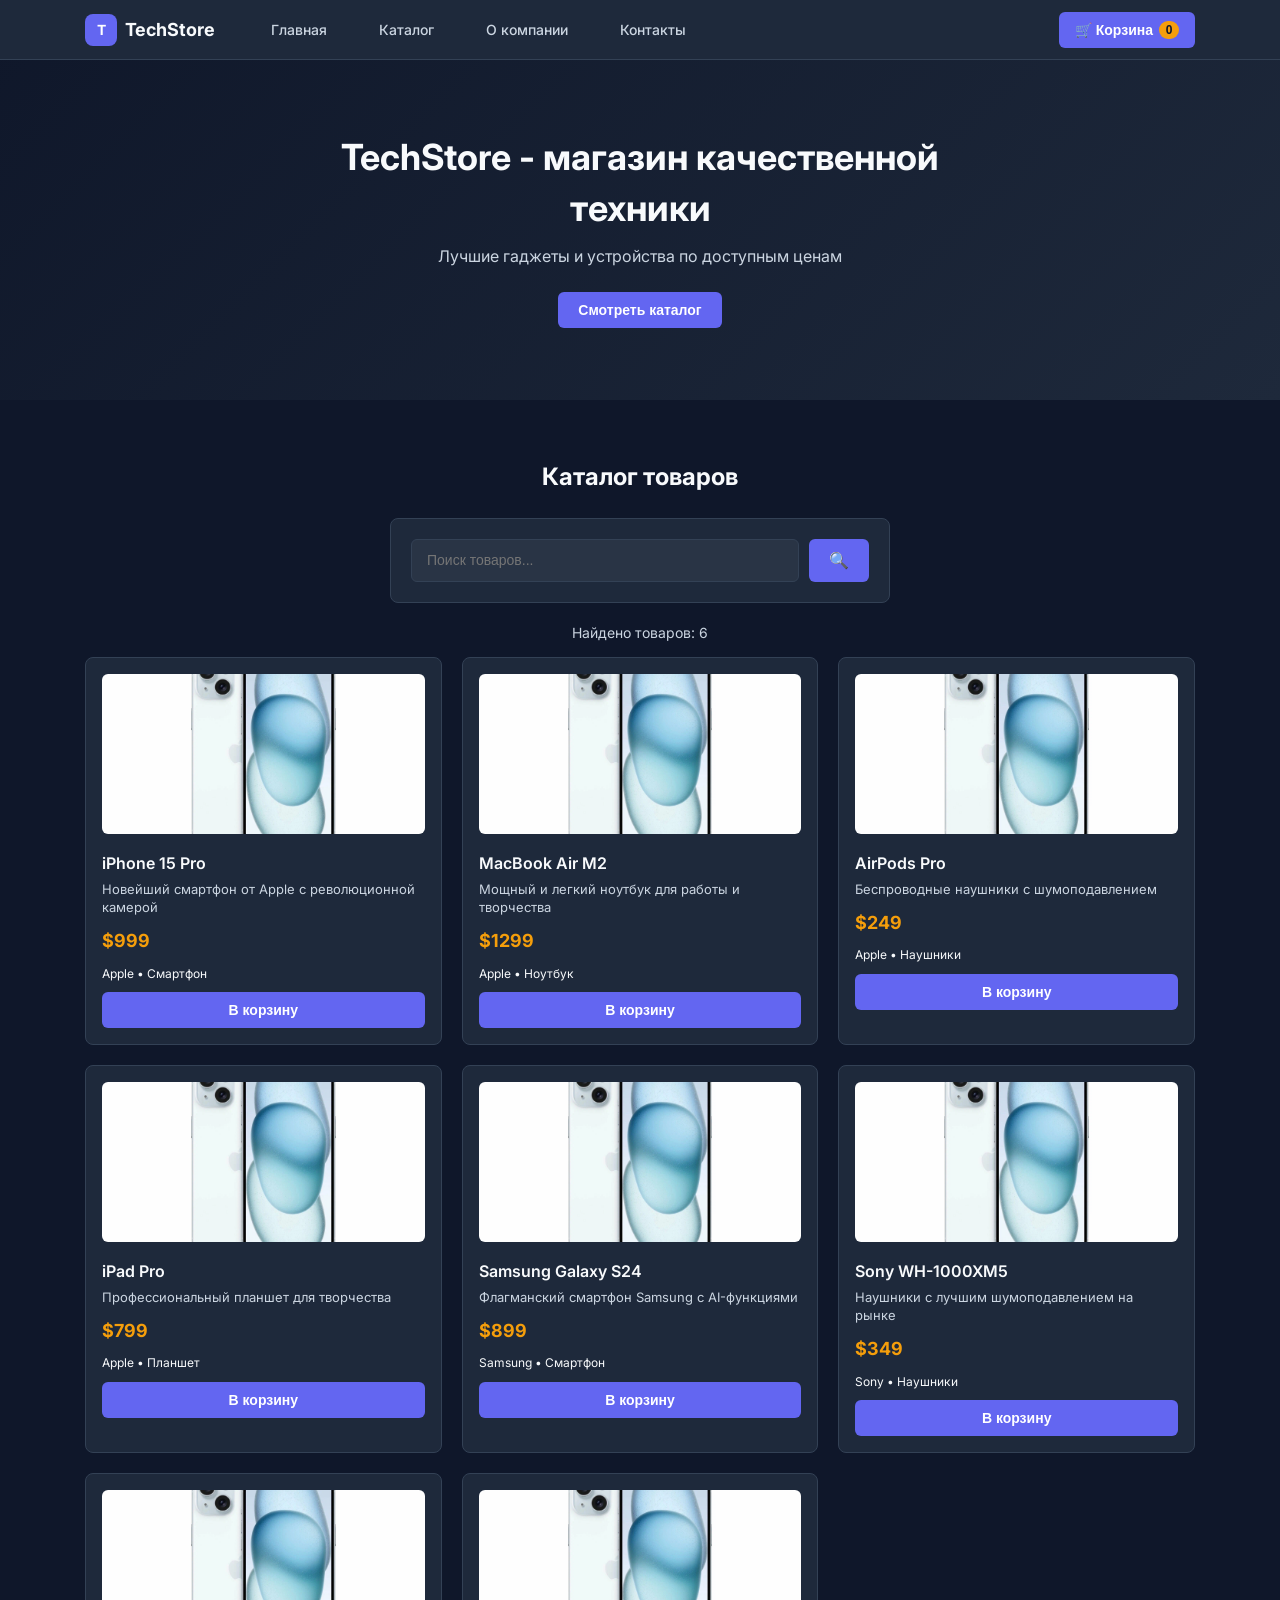
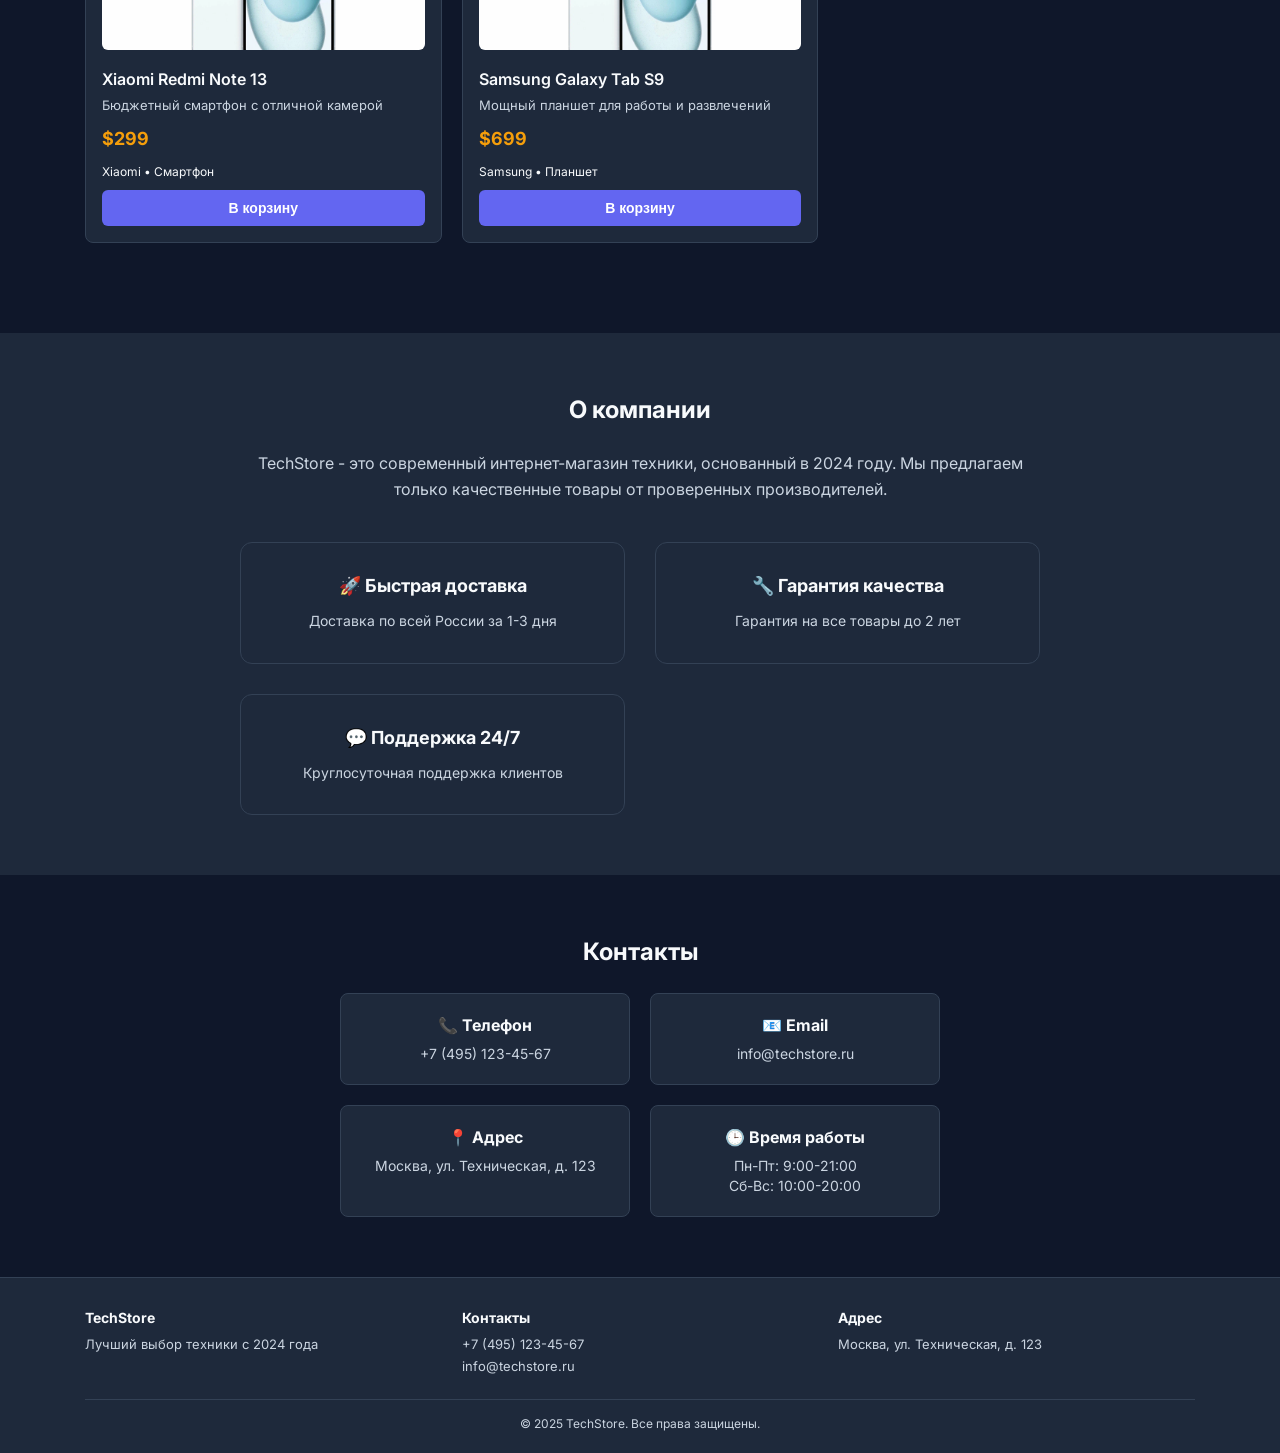
==== index.html @ c9a424b8 "Add files via upload" ====
<!DOCTYPE html>
<html lang="ru">
<head>
    <meta charset="UTF-8">
    <meta name="viewport" content="width=device-width, initial-scale=1.0">
    <title>TechStore - Интернет-магазин техники</title>
    <meta name="description" content="Лучший выбор техники по доступным ценам">
    <link rel="stylesheet" href="css/style.css">
    <link rel="stylesheet" href="css/responsive.css">
    <link href="https://fonts.googleapis.com/css2?family=Inter:wght@400;500;600;700&display=swap" rel="stylesheet">
</head>
<body>
    <header class="header" role="banner">
        <div class="container">
            <div class="header-content">
                <div class="logo">
                    <div class="logo-icon">T</div>
                    <h1><a href="index.html" style="color: inherit; text-decoration: none;">TechStore</a></h1>
                </div>
                <nav class="nav" aria-label="Основная навигация">
                    <ul class="nav-list">
                        <li><a href="index.html">Главная</a></li>
                        <li><a href="#catalog">Каталог</a></li>
                        <li><a href="#about">О компании</a></li>
                        <li><a href="#contacts">Контакты</a></li>
                    </ul>
                </nav>
                <button class="cart-btn" id="cartToggle">
                    🛒 Корзина <span class="cart-count">0</span>
                </button>
            </div>
        </div>
    </header>

    <main class="main" role="main">
        <section class="hero" id="main">
            <div class="container">
                <div class="hero-content">
                    <h1 class="hero-title">TechStore - магазин качественной техники</h1>
                    <p class="hero-subtitle">Лучшие гаджеты и устройства по доступным ценам</p>
                    <button class="btn btn-primary" onclick="scrollToSection('catalog')">Смотреть каталог</button>
                </div>
            </div>
        </section>

        <!-- В секции catalog заменяем filters-panel на простой поиск -->
<section class="catalog" id="catalog">
    <div class="container">
        <h2 class="section-title">Каталог товаров</h2>
        
        <!-- Простой поиск -->
        <div class="search-container">
            <div class="search-box">
                <input type="text" id="searchInput" placeholder="Поиск товаров..." class="search-input">
                <button class="search-btn" onclick="performSearch()">🔍</button>
                <button class="search-clear" onclick="clearSearch()" style="display: none;">✕</button>
            </div>
        </div>
        
        <div class="search-stats" id="searchStats">
            Найдено товаров: <span id="productsCount">6</span>
        </div>
        
        <div class="products-grid" id="productsContainer">
            <!-- Товары будут здесь -->
        </div>
    </div>
</section>

        <section class="about" id="about">
            <div class="container">
                <h2 class="section-title">О компании</h2>
                <div class="about-content">
                    <p>TechStore - это современный интернет-магазин техники, основанный в 2024 году. Мы предлагаем только качественные товары от проверенных производителей.</p>
                    <div class="features">
                        <div class="feature">
                            <h3>🚀 Быстрая доставка</h3>
                            <p>Доставка по всей России за 1-3 дня</p>
                        </div>
                        <div class="feature">
                            <h3>🔧 Гарантия качества</h3>
                            <p>Гарантия на все товары до 2 лет</p>
                        </div>
                        <div class="feature">
                            <h3>💬 Поддержка 24/7</h3>
                            <p>Круглосуточная поддержка клиентов</p>
                        </div>
                    </div>
                </div>
            </div>
        </section>

        <section class="contacts" id="contacts">
            <div class="container">
                <h2 class="section-title">Контакты</h2>
                <div class="contacts-content">
                    <div class="contact-info">
                        <div class="contact-item">
                            <h3>📞 Телефон</h3>
                            <p>+7 (495) 123-45-67</p>
                        </div>
                        <div class="contact-item">
                            <h3>📧 Email</h3>
                            <p>info@techstore.ru</p>
                        </div>
                        <div class="contact-item">
                            <h3>📍 Адрес</h3>
                            <p>Москва, ул. Техническая, д. 123</p>
                        </div>
                        <div class="contact-item">
                            <h3>🕒 Время работы</h3>
                            <p>Пн-Пт: 9:00-21:00<br>Сб-Вс: 10:00-20:00</p>
                        </div>
                    </div>
                </div>
            </div>
        </section>

        <section class="cart-sidebar" id="cartSidebar">
            <div class="cart-header">
                <h3>Корзина покупок</h3>
                <button class="close-cart" id="closeCart">×</button>
            </div>
            <div class="cart-content">
                <div id="cartItems" class="cart-items">
                    <!-- Товары в корзине -->
                </div>
                <div class="cart-total">
                    <strong>Итого: $<span id="totalAmount">0</span></strong>
                </div>
                <button class="btn btn-order" id="checkoutBtn">Оформить заказ</button>
            </div>
        </section>

        <section class="order-form" id="orderFormSection" style="display: none;">
            <div class="container">
                <h2 class="section-title">Оформление заказа</h2>
                <form class="form" id="orderForm">
                    <div class="form-group">
                        <label for="name">ФИО *</label>
                        <input type="text" id="name" name="name" placeholder="Иванов Иван Иванович" required>
                    </div>
                    <div class="form-group">
                        <label for="email">Email *</label>
                        <input type="email" id="email" name="email" placeholder="ivanov@example.com" required>
                    </div>
                    <div class="form-group">
                        <label for="phone">Телефон</label>
                        <input type="tel" id="phone" name="phone" placeholder="+7 (999) 999-99-99">
                    </div>
                    <div class="form-group">
                        <label for="address">Адрес доставки</label>
                        <textarea id="address" name="address" placeholder="Введите адрес доставки"></textarea>
                    </div>
                    <div class="form-actions">
                        <button type="submit" class="btn btn-primary">Подтвердить заказ</button>
                        <button type="button" class="btn btn-secondary" onclick="hideOrderForm()">Отмена</button>
                    </div>
                </form>
            </div>
        </section>
    </main>

    <footer class="footer" role="contentinfo">
        <div class="container">
            <div class="footer-content">
                <div class="footer-section">
                    <h3>TechStore</h3>
                    <p>Лучший выбор техники с 2024 года</p>
                </div>
                <div class="footer-section">
                    <h4>Контакты</h4>
                    <p>+7 (495) 123-45-67</p>
                    <p>info@techstore.ru</p>
                </div>
                <div class="footer-section">
                    <h4>Адрес</h4>
                    <p>Москва, ул. Техническая, д. 123</p>
                </div>
            </div>
            <div class="footer-bottom">
                <p>&copy; 2025 TechStore. Все права защищены.</p>
            </div>
        </div>
    </footer>

    <div class="overlay" id="overlay"></div>

    <script src="js/main.js"></script>
    <script src="js/cart.js"></script>
    <script src="js/validation.js"></script>
</body>
</html>
---- css/style.css ----
/* Современный CSS Reset */
:root {
    /* Цвета */
    --primary: #6366f1;
    --primary-dark: #4f46e5;
    --accent: #f59e0b;
    --bg-primary: #0f172a;
    --bg-secondary: #1e293b;
    --bg-card: #1e293b;
    --text-primary: #f8fafc;
    --text-secondary: #cbd5e1;
    --border: #334155;
    --shadow: 0 4px 12px rgba(0, 0, 0, 0.3);
}

* {
    margin: 0;
    padding: 0;
    box-sizing: border-box;
}

body {
    font-family: 'Inter', sans-serif;
    background: var(--bg-primary);
    color: var(--text-primary);
    line-height: 1.4;
}

/* Контейнер */
.container {
    max-width: 1200px;
    margin: 0 auto;
    padding: 0 15px;
}

/* Хедер - центрированный */
.header {
    background: var(--bg-secondary);
    border-bottom: 1px solid var(--border);
    position: fixed;
    top: 0;
    left: 0;
    right: 0;
    z-index: 1000;
    padding: 12px 0;
    height: 60px;
}

.header-content {
    display: grid;
    grid-template-columns: auto 1fr auto;
    align-items: center;
    gap: 40px;
    height: 36px;
}

.logo {
    display: flex;
    align-items: center;
    gap: 8px;
    height: 100%;
}

.logo-icon {
    width: 32px;
    height: 32px;
    background: var(--primary);
    border-radius: 8px;
    display: flex;
    align-items: center;
    justify-content: center;
    font-weight: 700;
    color: white;
    font-size: 14px;
}

.logo h1 {
    font-size: 18px;
    font-weight: 700;
    color: var(--text-primary);
}

/* Навигация - по центру вертикально */
.nav {
    height: 100%;
    display: flex;
    align-items: center;
}

.nav-list {
    display: flex;
    list-style: none;
    gap: 20px;
    align-items: center;
    justify-content: center;
    height: 100%;
    margin: 0;
    padding: 0;
}

.nav-list li {
    height: 100%;
    display: flex;
    align-items: center;
}

.nav-list a {
    text-decoration: none;
    color: var(--text-secondary);
    font-size: 14px;
    font-weight: 500;
    padding: 8px 16px;
    border-radius: 6px;
    transition: all 0.2s;
    white-space: nowrap;
    display: flex;
    align-items: center;
    height: 100%;
    line-height: 1;
}

.nav-list a:hover,
.nav-list a.active {
    color: var(--text-primary);
    background: rgba(255, 255, 255, 0.05);
}

.nav-list a.active {
    color: var(--primary);
}

/* Кнопка корзины - по центру вертикально */
.cart-btn {
    background: var(--primary);
    color: white;
    border: none;
    padding: 8px 16px;
    border-radius: 6px;
    font-size: 14px;
    font-weight: 600;
    cursor: pointer;
    display: flex;
    align-items: center;
    gap: 6px;
    transition: all 0.2s;
    height: 36px;
    line-height: 1;
}

.cart-btn:hover {
    background: var(--primary-dark);
    transform: translateY(-1px);
}

.cart-count {
    background: var(--accent);
    color: var(--bg-primary);
    border-radius: 10px;
    padding: 2px 6px;
    font-size: 12px;
    font-weight: 700;
    min-width: 20px;
    height: 18px;
    display: flex;
    align-items: center;
    justify-content: center;
    line-height: 1;
}

/* Герой секция - компактная */
.hero {
    min-height: 400px;
    display: flex;
    align-items: center;
    padding: 100px 0 40px;
    background: linear-gradient(135deg, var(--bg-primary) 0%, var(--bg-secondary) 100%);
}

.hero-content {
    text-align: center;
    max-width: 600px;
    margin: 0 auto;
}

.hero-title {
    font-size: 36px;
    font-weight: 700;
    margin-bottom: 12px;
    color: var(--text-primary);
}

.hero-subtitle {
    font-size: 16px;
    color: var(--text-secondary);
    margin-bottom: 24px;
}

/* Кнопки */
.btn {
    padding: 10px 20px;
    border: none;
    border-radius: 6px;
    font-size: 14px;
    font-weight: 600;
    cursor: pointer;
    text-decoration: none;
    display: inline-flex;
    align-items: center;
    gap: 6px;
    transition: all 0.2s;
}

.btn-primary {
    background: var(--primary);
    color: white;
}

.btn-primary:hover {
    background: var(--primary-dark);
    transform: translateY(-1px);
}

.btn-secondary {
    background: rgba(255, 255, 255, 0.1);
    color: var(--text-primary);
    border: 1px solid var(--border);
}

.btn-secondary:hover {
    background: rgba(255, 255, 255, 0.15);
}

.btn-order {
    background: var(--accent);
    color: var(--bg-primary);
    font-weight: 700;
}

.btn-order:hover {
    background: #e58e0b;
}

/* Каталог */
.catalog {
    padding: 60px 0;
}

.section-title {
    text-align: center;
    font-size: 24px;
    font-weight: 700;
    margin-bottom: 24px;
    color: var(--text-primary);
}

/* Сетка товаров */
.products-grid {
    display: grid;
    grid-template-columns: repeat(auto-fit, minmax(280px, 1fr));
    gap: 20px;
    margin-bottom: 30px;
}

/* Карточки товаров */
.product-card {
    background: var(--bg-card);
    border: 1px solid var(--border);
    border-radius: 8px;
    padding: 16px;
    transition: all 0.2s;
}

.product-card:hover {
    transform: translateY(-2px);
    box-shadow: var(--shadow);
    border-color: var(--primary);
}

.product-card img {
    width: 100%;
    height: 160px;
    object-fit: cover;
    border-radius: 6px;
    margin-bottom: 12px;
}

.product-card h3 {
    font-size: 16px;
    font-weight: 600;
    margin-bottom: 6px;
    color: var(--text-primary);
}

.product-card .description {
    font-size: 13px;
    color: var(--text-secondary);
    margin-bottom: 12px;
    line-height: 1.4;
}

.product-card .price {
    font-size: 18px;
    font-weight: 700;
    color: var(--accent);
    margin-bottom: 12px;
}

.product-card .btn {
    width: 100%;
    justify-content: center;
}

/* Секция "О компании" */
.about {
    padding: 60px 0;
    background: var(--bg-secondary);
}

.about-content {
    max-width: 800px;
    margin: 0 auto;
    text-align: center;
}

.about-content p {
    font-size: 16px;
    color: var(--text-secondary);
    margin-bottom: 40px;
    line-height: 1.6;
}

.features {
    display: grid;
    grid-template-columns: repeat(auto-fit, minmax(250px, 1fr));
    gap: 30px;
    margin-top: 40px;
}

.feature {
    background: var(--bg-card);
    padding: 30px 20px;
    border-radius: 12px;
    border: 1px solid var(--border);
    transition: all 0.3s ease;
}

.feature:hover {
    transform: translateY(-5px);
    box-shadow: var(--shadow);
}

.feature h3 {
    font-size: 18px;
    margin-bottom: 12px;
    color: var(--text-primary);
}

.feature p {
    font-size: 14px;
    color: var(--text-secondary);
    margin: 0;
}

/* Секция "Контакты" */
.contacts {
    padding: 60px 0;
    background: var(--bg-primary);
}

.contacts-content {
    max-width: 600px;
    margin: 0 auto;
}

.contact-info {
    display: grid;
    grid-template-columns: repeat(auto-fit, minmax(250px, 1fr));
    gap: 20px;
}

.contact-item {
    background: var(--bg-card);
    padding: 20px;
    border-radius: 8px;
    border: 1px solid var(--border);
    text-align: center;
}

.contact-item h3 {
    font-size: 16px;
    margin-bottom: 8px;
    color: var(--text-primary);
}

.contact-item p {
    font-size: 14px;
    color: var(--text-secondary);
    margin: 0;
}

/* Боковая панель корзины */
.cart-sidebar {
    position: fixed;
    top: 0;
    right: -400px;
    width: 400px;
    height: 100vh;
    background: var(--bg-secondary);
    border-left: 1px solid var(--border);
    z-index: 1001;
    transition: right 0.3s;
    display: flex;
    flex-direction: column;
}

.cart-sidebar.active {
    right: 0;
}

.cart-header {
    display: flex;
    justify-content: space-between;
    align-items: center;
    padding: 16px;
    border-bottom: 1px solid var(--border);
}

.cart-header h3 {
    font-size: 18px;
    font-weight: 600;
}

.close-cart {
    background: none;
    border: none;
    font-size: 20px;
    cursor: pointer;
    color: var(--text-secondary);
    width: 30px;
    height: 30px;
    border-radius: 50%;
    display: flex;
    align-items: center;
    justify-content: center;
}

.close-cart:hover {
    background: rgba(255, 255, 255, 0.1);
}

.cart-content {
    flex: 1;
    padding: 16px;
    display: flex;
    flex-direction: column;
}

.cart-items {
    flex: 1;
    overflow-y: auto;
}

.cart-item {
    display: flex;
    justify-content: space-between;
    align-items: center;
    padding: 12px 0;
    border-bottom: 1px solid var(--border);
}

.item-info strong {
    display: block;
    font-size: 14px;
    margin-bottom: 2px;
}

.item-info div {
    font-size: 14px;
    color: var(--accent);
    font-weight: 600;
}

.cart-total {
    padding: 16px 0;
    border-top: 1px solid var(--border);
    font-size: 16px;
    font-weight: 600;
    display: flex;
    justify-content: space-between;
}

/* Формы */
.form {
    max-width: 400px;
    margin: 0 auto;
    background: var(--bg-card);
    padding: 20px;
    border-radius: 8px;
    border: 1px solid var(--border);
}

.form-group {
    margin-bottom: 16px;
}

.form-group label {
    display: block;
    font-size: 14px;
    font-weight: 500;
    margin-bottom: 4px;
    color: var(--text-primary);
}

.form-group input,
.form-group textarea {
    width: 100%;
    padding: 8px 12px;
    background: rgba(255, 255, 255, 0.05);
    border: 1px solid var(--border);
    border-radius: 4px;
    font-size: 14px;
    color: var(--text-primary);
}

.form-group input:focus,
.form-group textarea:focus {
    outline: none;
    border-color: var(--primary);
}

.form-actions {
    display: flex;
    gap: 10px;
    justify-content: flex-end;
}

.order-form {
    padding: 60px 0;
    background: var(--bg-secondary);
}

/* Футер */
.footer {
    background: var(--bg-secondary);
    border-top: 1px solid var(--border);
    padding: 30px 0 20px;
}

.footer-content {
    display: grid;
    grid-template-columns: repeat(auto-fit, minmax(200px, 1fr));
    gap: 20px;
    margin-bottom: 20px;
}

.footer-section h3,
.footer-section h4 {
    font-size: 14px;
    margin-bottom: 8px;
    color: var(--text-primary);
}

.footer-section p {
    font-size: 13px;
    color: var(--text-secondary);
    margin-bottom: 4px;
}

.footer-bottom {
    text-align: center;
    padding-top: 16px;
    border-top: 1px solid var(--border);
    font-size: 12px;
    color: var(--text-secondary);
}

/* Оверлей */
.overlay {
    position: fixed;
    top: 0;
    left: 0;
    width: 100%;
    height: 100%;
    background: rgba(0, 0, 0, 0.5);
    z-index: 1000;
    display: none;
}

.overlay.active {
    display: block;
}

/* Плавная прокрутка */
html {
    scroll-behavior: smooth;
}

/* Утилиты */
.text-center {
    text-align: center;
}

.mb-16 {
    margin-bottom: 16px;
}

.mb-20 {
    margin-bottom: 20px;
}

/* Контейнер поиска */
.search-container {
    background: var(--bg-card);
    padding: 20px;
    border-radius: 8px;
    border: 1px solid var(--border);
    margin-bottom: 20px;
    max-width: 500px;
    margin-left: auto;
    margin-right: auto;
}

.search-box {
    display: flex;
    gap: 10px;
    position: relative;
}

.search-input {
    flex: 1;
    padding: 12px 15px;
    background: rgba(255, 255, 255, 0.05);
    border: 1px solid var(--border);
    border-radius: 6px;
    color: var(--text-primary);
    font-size: 14px;
    transition: all 0.2s;
}

.search-input:focus {
    outline: none;
    border-color: var(--primary);
    box-shadow: 0 0 0 2px rgba(99, 102, 241, 0.1);
}

.search-btn {
    background: var(--primary);
    border: none;
    border-radius: 6px;
    padding: 12px 20px;
    cursor: pointer;
    color: white;
    transition: all 0.2s;
    font-size: 16px;
}

.search-btn:hover {
    background: var(--primary-dark);
    transform: translateY(-1px);
}

.search-clear {
    position: absolute;
    right: 70px;
    top: 50%;
    transform: translateY(-50%);
    background: none;
    border: none;
    color: var(--text-secondary);
    cursor: pointer;
    padding: 5px;
    font-size: 16px;
}

.search-clear:hover {
    color: var(--text-primary);
}

.search-stats {
    font-size: 14px;
    color: var(--text-secondary);
    margin-bottom: 15px;
    text-align: center;
}

/* Сообщение "нет результатов" */
.no-results {
    grid-column: 1 / -1;
    text-align: center;
    padding: 40px;
    color: var(--text-secondary);
}

.no-results h3 {
    margin-bottom: 10px;
    color: var(--text-secondary);
}

.no-results p {
    color: var(--text-muted);
    margin-bottom: 20px;
}

/* Подсветка найденного текста */
.highlight {
    background-color: rgba(245, 158, 11, 0.2);
    padding: 2px 4px;
    border-radius: 3px;
}

/* Адаптивность */
@media (max-width: 768px) {
    .search-container {
        padding: 15px;
        margin: 0 10px 20px 10px;
    }
    
    .search-input {
        padding: 10px 12px;
    }
    
    .search-btn {
        padding: 10px 15px;
    }
}

@media (max-width: 480px) {
    .search-container {
        padding: 12px;
    }
    
    .search-box {
        gap: 8px;
    }
    
    .search-clear {
        right: 60px;
    }
}
---- css/responsive.css ----
/* Адаптивность для мобильных */
@media (max-width: 768px) {
    .container {
        padding: 0 10px;
    }
    
    /* Хедер */
    .header {
        height: auto;
        padding: 8px 0;
    }
    
    .header-content {
        grid-template-columns: 1fr;
        gap: 8px;
        height: auto;
        text-align: center;
    }
    
    .logo {
        justify-content: center;
        order: 1;
    }
    
    .nav {
        order: 3;
        width: 100%;
        height: auto;
        margin-top: 8px;
    }
    
    .nav-list {
        flex-wrap: wrap;
        gap: 4px;
        height: auto;
        justify-content: center;
    }
    
    .nav-list li {
        height: auto;
    }
    
    .nav-list a {
        height: auto;
        padding: 6px 10px;
        font-size: 12px;
    }
    
    .cart-btn {
        order: 2;
        justify-self: center;
        height: 32px;
        padding: 6px 12px;
        font-size: 13px;
        margin: 5px 0;
    }
    
    /* Герой */
    .hero {
        min-height: 300px;
        padding: 90px 0 30px;
    }
    
    .hero-title {
        font-size: 22px;
        margin-bottom: 8px;
        line-height: 1.2;
    }
    
    .hero-subtitle {
        font-size: 14px;
        margin-bottom: 16px;
        line-height: 1.4;
    }
    
    .section-title {
        font-size: 20px;
        margin-bottom: 16px;
    }
    
    /* Поиск */
    .search-container {
        padding: 12px;
        margin: 0 0 15px 0;
        max-width: none;
    }
    
    .search-box {
        gap: 6px;
    }
    
    .search-input {
        padding: 10px 12px;
        font-size: 14px;
    }
    
    .search-btn {
        padding: 10px 14px;
        font-size: 14px;
        min-width: 50px;
    }
    
    .search-clear {
        right: 55px;
        font-size: 14px;
    }
    
    /* Товары */
    .products-grid {
        grid-template-columns: 1fr;
        gap: 12px;
        margin-bottom: 20px;
    }
    
    .product-card {
        padding: 12px;
        margin: 0 2px;
    }
    
    .product-card img {
        height: 140px;
    }
    
    .product-card h3 {
        font-size: 15px;
    }
    
    .product-card .description {
        font-size: 12px;
    }
    
    .product-card .price {
        font-size: 16px;
    }
    
    /* О компании */
    .about {
        padding: 40px 0;
    }
    
    .about-content p {
        font-size: 14px;
        margin-bottom: 25px;
        text-align: left;
    }
    
    .features {
        grid-template-columns: 1fr;
        gap: 12px;
        margin-top: 25px;
    }
    
    .feature {
        padding: 15px;
        text-align: left;
    }
    
    .feature h3 {
        font-size: 15px;
    }
    
    .feature p {
        font-size: 13px;
    }
    
    /* Контакты */
    .contacts {
        padding: 40px 0;
    }
    
    .contact-info {
        grid-template-columns: 1fr;
        gap: 12px;
    }
    
    .contact-item {
        padding: 15px;
        text-align: left;
    }
    
    .contact-item h3 {
        font-size: 14px;
    }
    
    .contact-item p {
        font-size: 13px;
    }
    
    /* Корзина */
    .cart-sidebar {
        width: 100%;
        right: -100%;
    }
    
    .cart-header {
        padding: 12px;
    }
    
    .cart-content {
        padding: 12px;
    }
    
    .cart-item {
        padding: 10px 0;
        flex-direction: column;
        align-items: flex-start;
        gap: 8px;
    }
    
    /* Формы */
    .form-actions {
        flex-direction: column;
    }
    
    .btn {
        width: 100%;
        justify-content: center;
        padding: 10px 16px;
    }
    
    .order-form {
        padding: 40px 0;
    }
    
    .form {
        margin: 0;
        padding: 15px;
    }
    
    /* Футер */
    .footer {
        padding: 25px 0 15px;
    }
    
    .footer-content {
        grid-template-columns: 1fr;
        gap: 15px;
        text-align: center;
    }
    
    .footer-section h3,
    .footer-section h4 {
        font-size: 13px;
    }
    
    .footer-section p {
        font-size: 12px;
    }
    
    .footer-bottom {
        padding-top: 12px;
        font-size: 11px;
    }
    
    /* Статистика поиска */
    .search-stats {
        font-size: 13px;
        margin-bottom: 12px;
    }
    
    /* Нет результатов */
    .no-results {
        padding: 30px 15px;
    }
    
    .no-results h3 {
        font-size: 16px;
    }
    
    .no-results p {
        font-size: 13px;
    }
}

/* Маленькие телефоны */
@media (max-width: 480px) {
    .container {
        padding: 0 8px;
    }
    
    .header-content {
        gap: 6px;
    }
    
    .nav-list {
        gap: 2px;
    }
    
    .nav-list a {
        padding: 5px 8px;
        font-size: 11px;
    }
    
    .logo h1 {
        font-size: 14px;
    }
    
    .logo-icon {
        width: 28px;
        height: 28px;
        font-size: 12px;
    }
    
    .cart-btn {
        padding: 5px 10px;
        font-size: 12px;
        height: 30px;
    }
    
    .hero-title {
        font-size: 20px;
    }
    
    .hero-subtitle {
        font-size: 13px;
    }
    
    .section-title {
        font-size: 18px;
    }
    
    .search-container {
        padding: 10px;
    }
    
    .search-input {
        padding: 8px 10px;
        font-size: 13px;
    }
    
    .search-btn {
        padding: 8px 12px;
        font-size: 13px;
        min-width: 45px;
    }
    
    .search-clear {
        right: 50px;
        font-size: 13px;
    }
    
    .product-card {
        padding: 10px;
    }
    
    .product-card img {
        height: 120px;
    }
    
    .feature {
        padding: 12px;
    }
    
    .contact-item {
        padding: 12px;
    }
}

/* Очень маленькие телефоны */
@media (max-width: 360px) {
    .nav-list a {
        font-size: 10px;
        padding: 4px 6px;
    }
    
    .hero-title {
        font-size: 18px;
    }
    
    .search-input {
        font-size: 12px;
    }
    
    .product-card h3 {
        font-size: 14px;
    }
    
    .product-card .description {
        font-size: 11px;
    }
}

/* Планшеты */
@media (min-width: 769px) and (max-width: 1024px) {
    .products-grid {
        grid-template-columns: repeat(2, 1fr);
        gap: 15px;
    }
    
    .container {
        padding: 0 15px;
    }
    
    .hero-title {
        font-size: 28px;
    }
}

/* Большие экраны */
@media (min-width: 1200px) {
    .container {
        max-width: 1140px;
    }
}

/* Ориентация landscape для мобильных */
@media (max-height: 500px) and (orientation: landscape) {
    .hero {
        min-height: 200px;
        padding: 80px 0 20px;
    }
    
    .header {
        position: relative;
    }
}

/* Поддержка касаний */
@media (hover: none) {
    .product-card:hover {
        transform: none;
    }
    
    .btn:hover {
        transform: none;
    }
    
    .feature:hover {
        transform: none;
    }
    
    .nav-list a:hover {
        background: transparent;
    }
}

/* Исправление скролла на iOS */
@supports (-webkit-touch-callout: none) {
    .hero {
        min-height: -webkit-fill-available;
    }
}
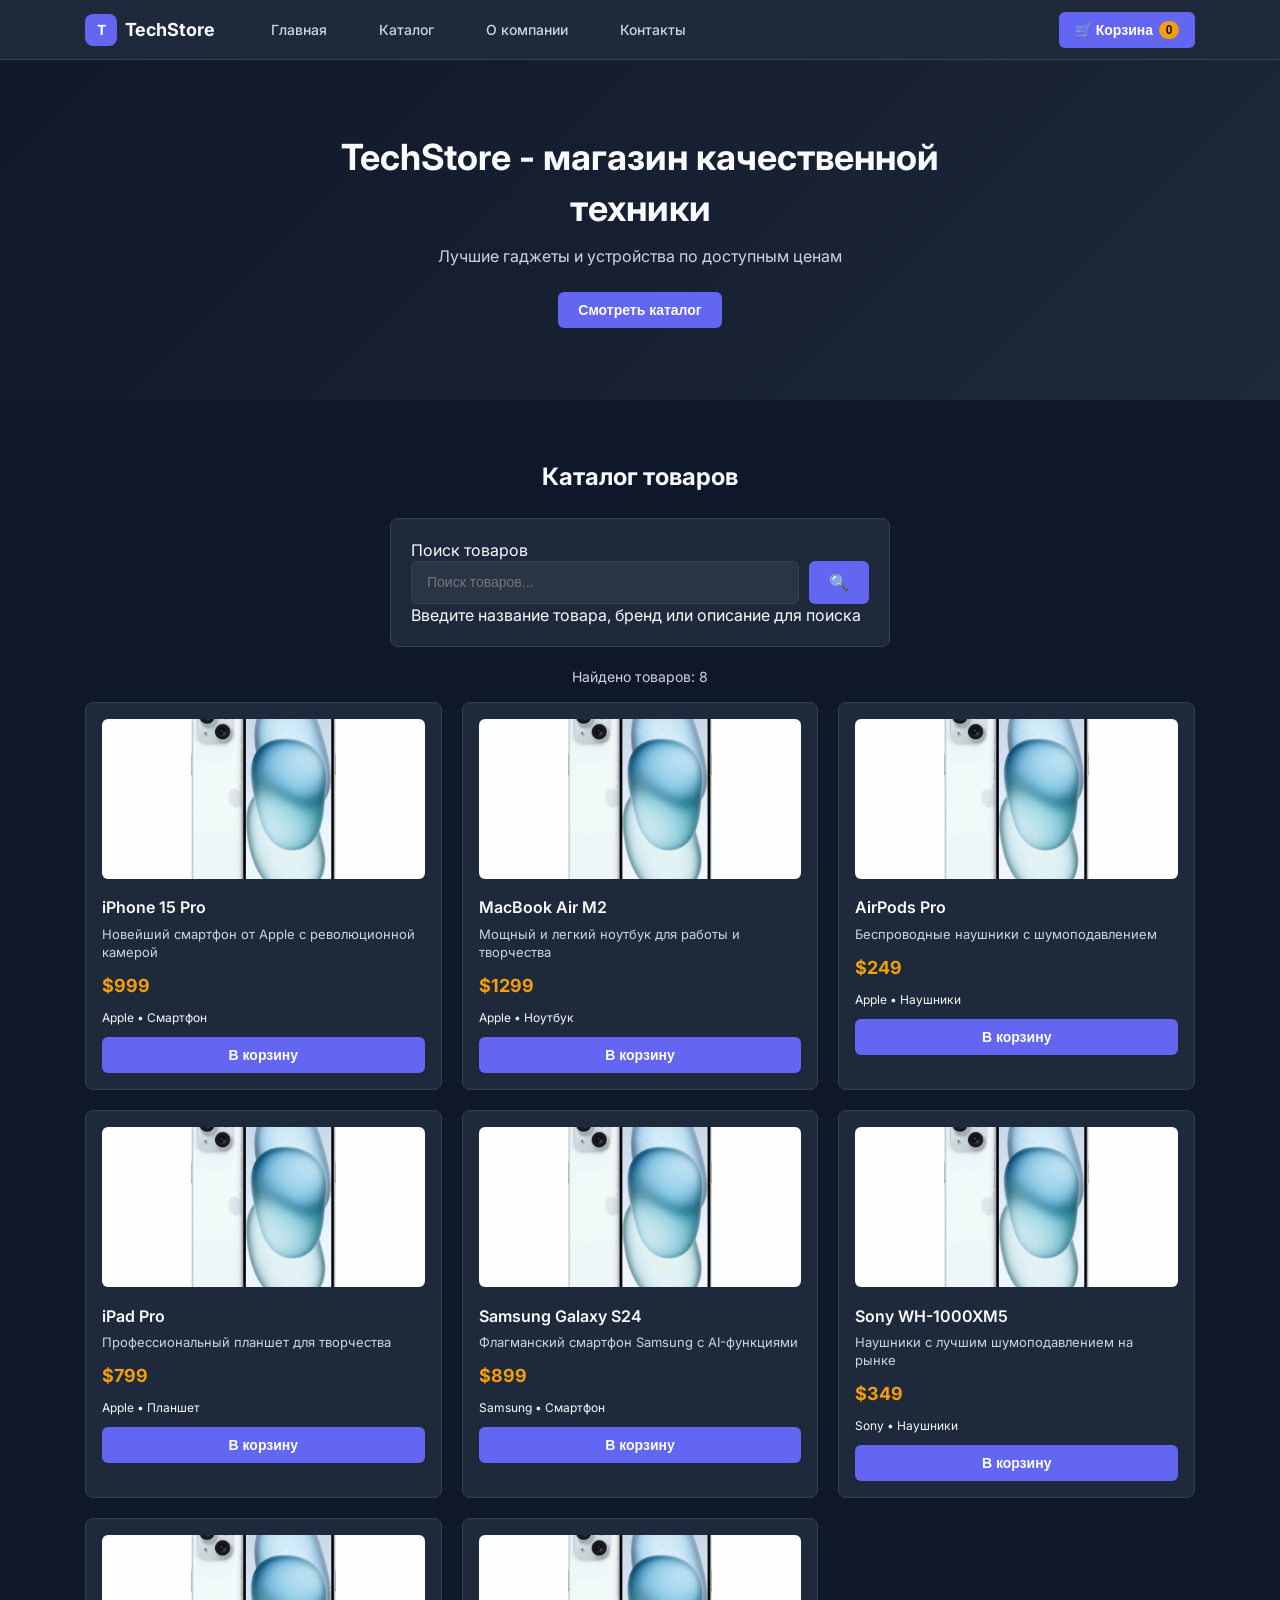
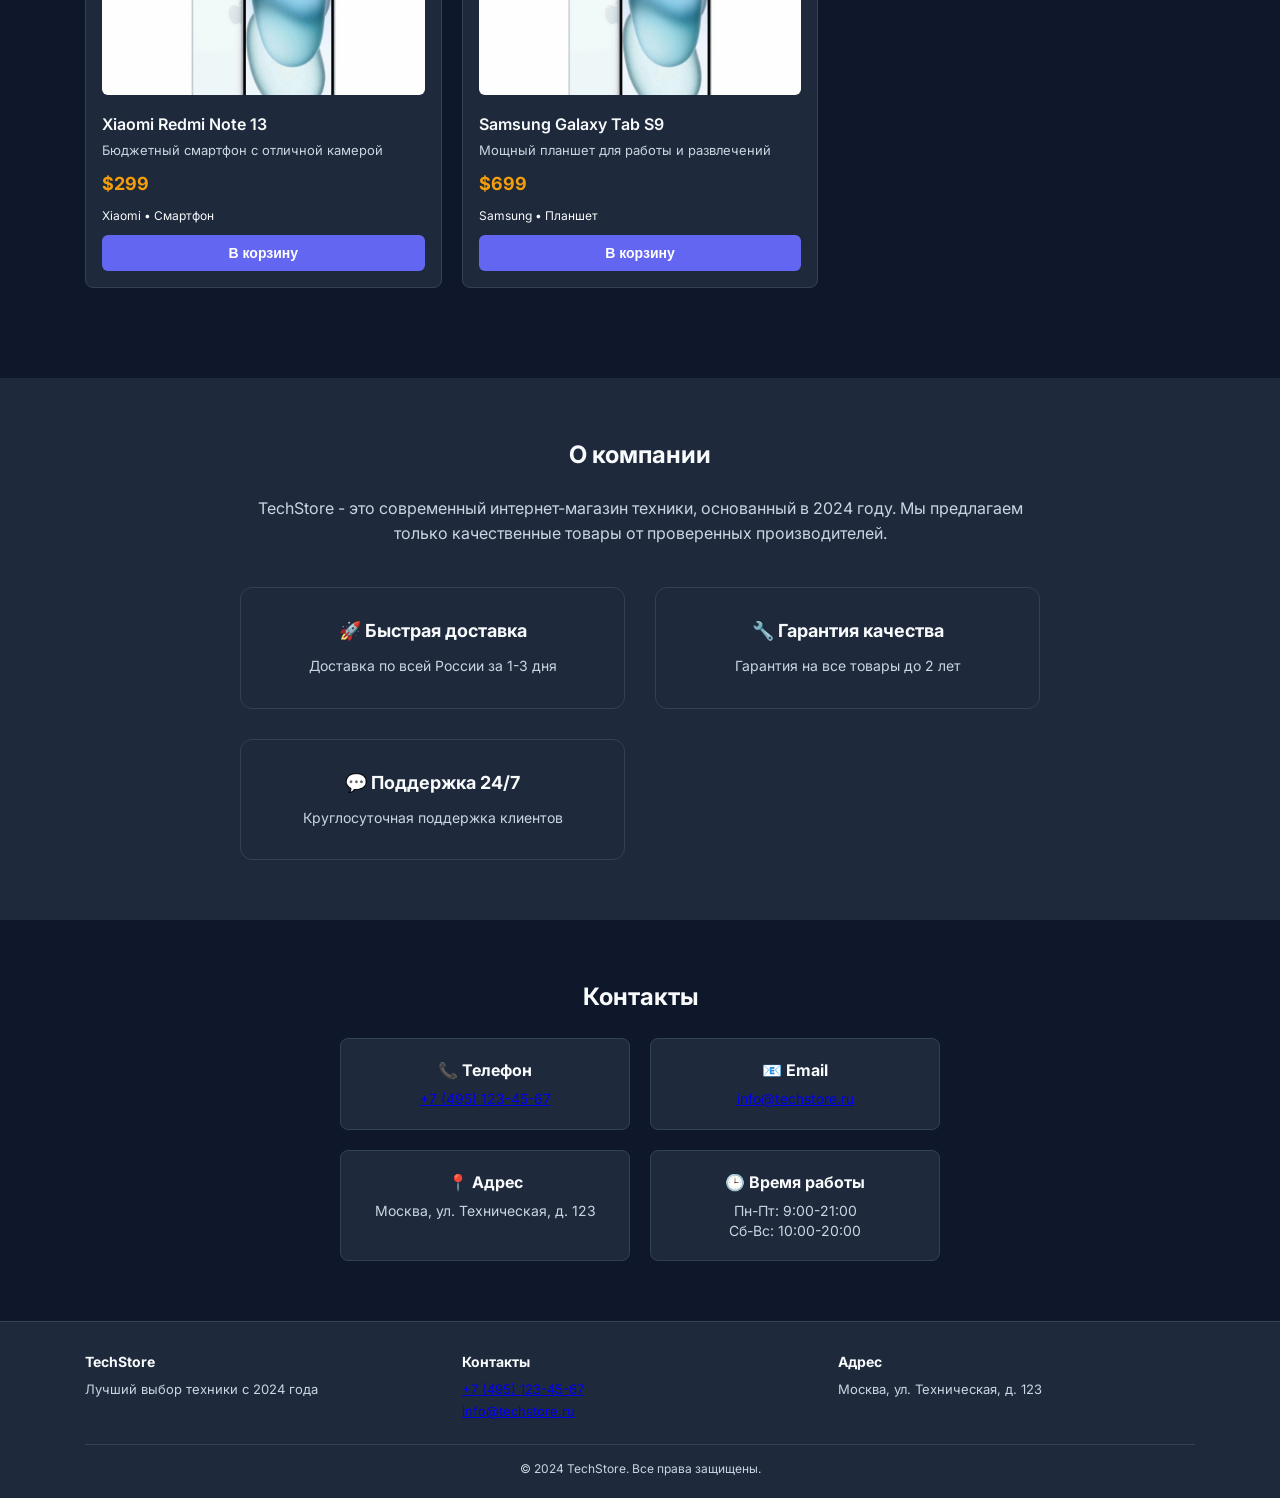
==== commit 299db1e6: "index.html" ====
--- a/index.html
+++ b/index.html
@@ -1,87 +1,129 @@
 <!DOCTYPE html>
-<html lang="ru">
+<html lang="ru" itemscope itemtype="https://schema.org/WebSite">
 <head>
     <meta charset="UTF-8">
     <meta name="viewport" content="width=device-width, initial-scale=1.0">
-    <title>TechStore - Интернет-магазин техники</title>
-    <meta name="description" content="Лучший выбор техники по доступным ценам">
+    <title>TechStore - Интернет-магазин техники | Apple, Samsung, Sony</title>
+    <meta name="description" content="🛒 TechStore - магазин качественной техники. iPhone, MacBook, AirPods, Samsung Galaxy. Гарантия качества, быстрая доставка по России.">
+    <meta name="keywords" content="техника, магазин техники, iPhone, MacBook, AirPods, Samsung, Sony, наушники, смартфоны, ноутбуки">
+    <meta name="author" content="TechStore">
+    <meta name="robots" content="index, follow">
+    
+    <!-- Open Graph -->
+    <meta property="og:title" content="TechStore - Интернет-магазин техники">
+    <meta property="og:description" content="Лучший выбор техники по доступным ценам">
+    <meta property="og:type" content="website">
+    <meta property="og:url" content="https://techstore.ru">
+    <meta property="og:image" content="https://techstore.ru/images/og-image.jpg">
+    
+    <!-- Structured Data -->
+    <script type="application/ld+json">
+    {
+        "@context": "https://schema.org",
+        "@type": "Store",
+        "name": "TechStore",
+        "description": "Интернет-магазин качественной техники",
+        "url": "https://techstore.ru",
+        "telephone": "+7-495-123-45-67",
+        "email": "info@techstore.ru",
+        "address": {
+            "@type": "PostalAddress",
+            "streetAddress": "ул. Техническая, д. 123",
+            "addressLocality": "Москва",
+            "addressCountry": "RU"
+        },
+        "openingHours": [
+            "Mo-Fr 09:00-21:00",
+            "Sa-Su 10:00-20:00"
+        ],
+        "priceRange": "$$"
+    }
+    </script>
+    
     <link rel="stylesheet" href="css/style.css">
     <link rel="stylesheet" href="css/responsive.css">
     <link href="https://fonts.googleapis.com/css2?family=Inter:wght@400;500;600;700&display=swap" rel="stylesheet">
 </head>
-<body>
-    <header class="header" role="banner">
+<body itemscope itemtype="https://schema.org/WebPage">
+    <header class="header" role="banner" itemprop="header">
         <div class="container">
             <div class="header-content">
                 <div class="logo">
-                    <div class="logo-icon">T</div>
-                    <h1><a href="index.html" style="color: inherit; text-decoration: none;">TechStore</a></h1>
-                </div>
-                <nav class="nav" aria-label="Основная навигация">
-                    <ul class="nav-list">
-                        <li><a href="index.html">Главная</a></li>
-                        <li><a href="#catalog">Каталог</a></li>
-                        <li><a href="#about">О компании</a></li>
-                        <li><a href="#contacts">Контакты</a></li>
+                    <div class="logo-icon" aria-hidden="true">T</div>
+                    <h1><a href="index.html" style="color: inherit; text-decoration: none;" itemprop="url">TechStore</a></h1>
+                </div>
+                <nav class="nav" aria-label="Основная навигация по сайту">
+                    <ul class="nav-list" role="menubar">
+                        <li role="none"><a href="index.html" role="menuitem" aria-current="page">Главная</a></li>
+                        <li role="none"><a href="#catalog" role="menuitem">Каталог</a></li>
+                        <li role="none"><a href="#about" role="menuitem">О компании</a></li>
+                        <li role="none"><a href="#contacts" role="menuitem">Контакты</a></li>
                     </ul>
                 </nav>
-                <button class="cart-btn" id="cartToggle">
+                <button class="cart-btn" id="cartToggle" aria-label="Корзина покупок" aria-expanded="false">
                     🛒 Корзина <span class="cart-count">0</span>
                 </button>
             </div>
         </div>
     </header>
 
-    <main class="main" role="main">
-        <section class="hero" id="main">
+    <main class="main" role="main" itemprop="mainContentOfPage">
+        <section class="hero" id="main" aria-labelledby="hero-title">
             <div class="container">
                 <div class="hero-content">
-                    <h1 class="hero-title">TechStore - магазин качественной техники</h1>
-                    <p class="hero-subtitle">Лучшие гаджеты и устройства по доступным ценам</p>
-                    <button class="btn btn-primary" onclick="scrollToSection('catalog')">Смотреть каталог</button>
-                </div>
-            </div>
-        </section>
-
-        <!-- В секции catalog заменяем filters-panel на простой поиск -->
-<section class="catalog" id="catalog">
-    <div class="container">
-        <h2 class="section-title">Каталог товаров</h2>
-        
-        <!-- Простой поиск -->
-        <div class="search-container">
-            <div class="search-box">
-                <input type="text" id="searchInput" placeholder="Поиск товаров..." class="search-input">
-                <button class="search-btn" onclick="performSearch()">🔍</button>
-                <button class="search-clear" onclick="clearSearch()" style="display: none;">✕</button>
-            </div>
-        </div>
-        
-        <div class="search-stats" id="searchStats">
-            Найдено товаров: <span id="productsCount">6</span>
-        </div>
-        
-        <div class="products-grid" id="productsContainer">
-            <!-- Товары будут здесь -->
-        </div>
-    </div>
-</section>
-
-        <section class="about" id="about">
-            <div class="container">
-                <h2 class="section-title">О компании</h2>
+                    <h1 class="hero-title" id="hero-title" itemprop="headline">TechStore - магазин качественной техники</h1>
+                    <p class="hero-subtitle" itemprop="description">Лучшие гаджеты и устройства по доступным ценам</p>
+                    <button class="btn btn-primary" onclick="scrollToSection('catalog')" aria-label="Перейти к каталогу товаров">
+                        Смотреть каталог
+                    </button>
+                </div>
+            </div>
+        </section>
+
+        <section class="catalog" id="catalog" aria-labelledby="catalog-title">
+            <div class="container">
+                <h2 class="section-title" id="catalog-title">Каталог товаров</h2>
+                
+                <!-- Поиск -->
+                <div class="search-container" role="search" aria-labelledby="search-label">
+                    <label id="search-label" class="sr-only">Поиск товаров</label>
+                    <div class="search-box">
+                        <input type="text" 
+                               id="searchInput" 
+                               placeholder="Поиск товаров..." 
+                               class="search-input"
+                               aria-describedby="search-help">
+                        <button class="search-btn" onclick="performSearch()" aria-label="Выполнить поиск">🔍</button>
+                        <button class="search-clear" onclick="clearSearch()" aria-label="Очистить поиск" style="display: none;">✕</button>
+                    </div>
+                    <div id="search-help" class="sr-only">Введите название товара, бренд или описание для поиска</div>
+                </div>
+                
+                <div class="search-stats" id="searchStats" aria-live="polite" aria-atomic="true">
+                    Найдено товаров: <span id="productsCount">8</span>
+                </div>
+                
+                <div class="products-grid" id="productsContainer" role="list" aria-label="Список товаров">
+                    <!-- Товары будут здесь -->
+                </div>
+            </div>
+        </section>
+
+        <section class="about" id="about" aria-labelledby="about-title">
+            <div class="container">
+                <h2 class="section-title" id="about-title">О компании</h2>
                 <div class="about-content">
                     <p>TechStore - это современный интернет-магазин техники, основанный в 2024 году. Мы предлагаем только качественные товары от проверенных производителей.</p>
-                    <div class="features">
-                        <div class="feature">
+                    <div class="features" role="list">
+                        <div class="feature" role="listitem">
                             <h3>🚀 Быстрая доставка</h3>
                             <p>Доставка по всей России за 1-3 дня</p>
                         </div>
-                        <div class="feature">
+                        <div class="feature" role="listitem">
                             <h3>🔧 Гарантия качества</h3>
                             <p>Гарантия на все товары до 2 лет</p>
                         </div>
-                        <div class="feature">
+                        <div class="feature" role="listitem">
                             <h3>💬 Поддержка 24/7</h3>
                             <p>Круглосуточная поддержка клиентов</p>
                         </div>
@@ -90,24 +132,24 @@
             </div>
         </section>
 
-        <section class="contacts" id="contacts">
-            <div class="container">
-                <h2 class="section-title">Контакты</h2>
+        <section class="contacts" id="contacts" aria-labelledby="contacts-title">
+            <div class="container">
+                <h2 class="section-title" id="contacts-title">Контакты</h2>
                 <div class="contacts-content">
-                    <div class="contact-info">
-                        <div class="contact-item">
+                    <div class="contact-info" role="list">
+                        <div class="contact-item" role="listitem">
                             <h3>📞 Телефон</h3>
-                            <p>+7 (495) 123-45-67</p>
-                        </div>
-                        <div class="contact-item">
+                            <p><a href="tel:+74951234567" aria-label="Позвонить по номеру +7 495 123-45-67">+7 (495) 123-45-67</a></p>
+                        </div>
+                        <div class="contact-item" role="listitem">
                             <h3>📧 Email</h3>
-                            <p>info@techstore.ru</p>
-                        </div>
-                        <div class="contact-item">
+                            <p><a href="mailto:info@techstore.ru" aria-label="Написать письмо на info@techstore.ru">info@techstore.ru</a></p>
+                        </div>
+                        <div class="contact-item" role="listitem">
                             <h3>📍 Адрес</h3>
                             <p>Москва, ул. Техническая, д. 123</p>
                         </div>
-                        <div class="contact-item">
+                        <div class="contact-item" role="listitem">
                             <h3>🕒 Время работы</h3>
                             <p>Пн-Пт: 9:00-21:00<br>Сб-Вс: 10:00-20:00</p>
                         </div>
@@ -116,41 +158,45 @@
             </div>
         </section>
 
-        <section class="cart-sidebar" id="cartSidebar">
+        <!-- Корзина -->
+        <aside class="cart-sidebar" id="cartSidebar" aria-label="Корзина покупок" aria-hidden="true">
             <div class="cart-header">
                 <h3>Корзина покупок</h3>
-                <button class="close-cart" id="closeCart">×</button>
+                <button class="close-cart" id="closeCart" aria-label="Закрыть корзину">×</button>
             </div>
             <div class="cart-content">
-                <div id="cartItems" class="cart-items">
+                <div id="cartItems" class="cart-items" role="list" aria-label="Товары в корзине">
                     <!-- Товары в корзине -->
                 </div>
                 <div class="cart-total">
                     <strong>Итого: $<span id="totalAmount">0</span></strong>
                 </div>
-                <button class="btn btn-order" id="checkoutBtn">Оформить заказ</button>
-            </div>
-        </section>
-
-        <section class="order-form" id="orderFormSection" style="display: none;">
-            <div class="container">
-                <h2 class="section-title">Оформление заказа</h2>
-                <form class="form" id="orderForm">
+                <button class="btn btn-order" id="checkoutBtn" aria-label="Оформить заказ">Оформить заказ</button>
+            </div>
+        </aside>
+
+        <!-- Форма заказа -->
+        <section class="order-form" id="orderFormSection" aria-labelledby="order-form-title" style="display: none;">
+            <div class="container">
+                <h2 class="section-title" id="order-form-title">Оформление заказа</h2>
+                <form class="form" id="orderForm" aria-labelledby="order-form-title">
                     <div class="form-group">
                         <label for="name">ФИО *</label>
-                        <input type="text" id="name" name="name" placeholder="Иванов Иван Иванович" required>
+                        <input type="text" id="name" name="name" placeholder="Иванов Иван Иванович" required aria-required="true">
                     </div>
                     <div class="form-group">
                         <label for="email">Email *</label>
-                        <input type="email" id="email" name="email" placeholder="ivanov@example.com" required>
+                        <input type="email" id="email" name="email" placeholder="ivanov@example.com" required aria-required="true">
                     </div>
                     <div class="form-group">
                         <label for="phone">Телефон</label>
-                        <input type="tel" id="phone" name="phone" placeholder="+7 (999) 999-99-99">
+                        <input type="tel" id="phone" name="phone" placeholder="+7 (999) 999-99-99" aria-describedby="phone-help">
+                        <div id="phone-help" class="sr-only">Формат: +7 (XXX) XXX-XX-XX</div>
                     </div>
                     <div class="form-group">
                         <label for="address">Адрес доставки</label>
-                        <textarea id="address" name="address" placeholder="Введите адрес доставки"></textarea>
+                        <textarea id="address" name="address" placeholder="Введите адрес доставки" aria-describedby="address-help"></textarea>
+                        <div id="address-help" class="sr-only">Укажите полный адрес для доставки</div>
                     </div>
                     <div class="form-actions">
                         <button type="submit" class="btn btn-primary">Подтвердить заказ</button>
@@ -161,7 +207,7 @@
         </section>
     </main>
 
-    <footer class="footer" role="contentinfo">
+    <footer class="footer" role="contentinfo" itemprop="footer">
         <div class="container">
             <div class="footer-content">
                 <div class="footer-section">
@@ -170,8 +216,8 @@
                 </div>
                 <div class="footer-section">
                     <h4>Контакты</h4>
-                    <p>+7 (495) 123-45-67</p>
-                    <p>info@techstore.ru</p>
+                    <p><a href="tel:+74951234567" aria-label="Позвонить по номеру +7 495 123-45-67">+7 (495) 123-45-67</a></p>
+                    <p><a href="mailto:info@techstore.ru" aria-label="Написать письмо на info@techstore.ru">info@techstore.ru</a></p>
                 </div>
                 <div class="footer-section">
                     <h4>Адрес</h4>
@@ -179,15 +225,15 @@
                 </div>
             </div>
             <div class="footer-bottom">
-                <p>&copy; 2025 TechStore. Все права защищены.</p>
+                <p>&copy; 2024 TechStore. Все права защищены.</p>
             </div>
         </div>
     </footer>
 
-    <div class="overlay" id="overlay"></div>
+    <div class="overlay" id="overlay" aria-hidden="true"></div>
 
     <script src="js/main.js"></script>
     <script src="js/cart.js"></script>
     <script src="js/validation.js"></script>
 </body>
-</html>+</html>
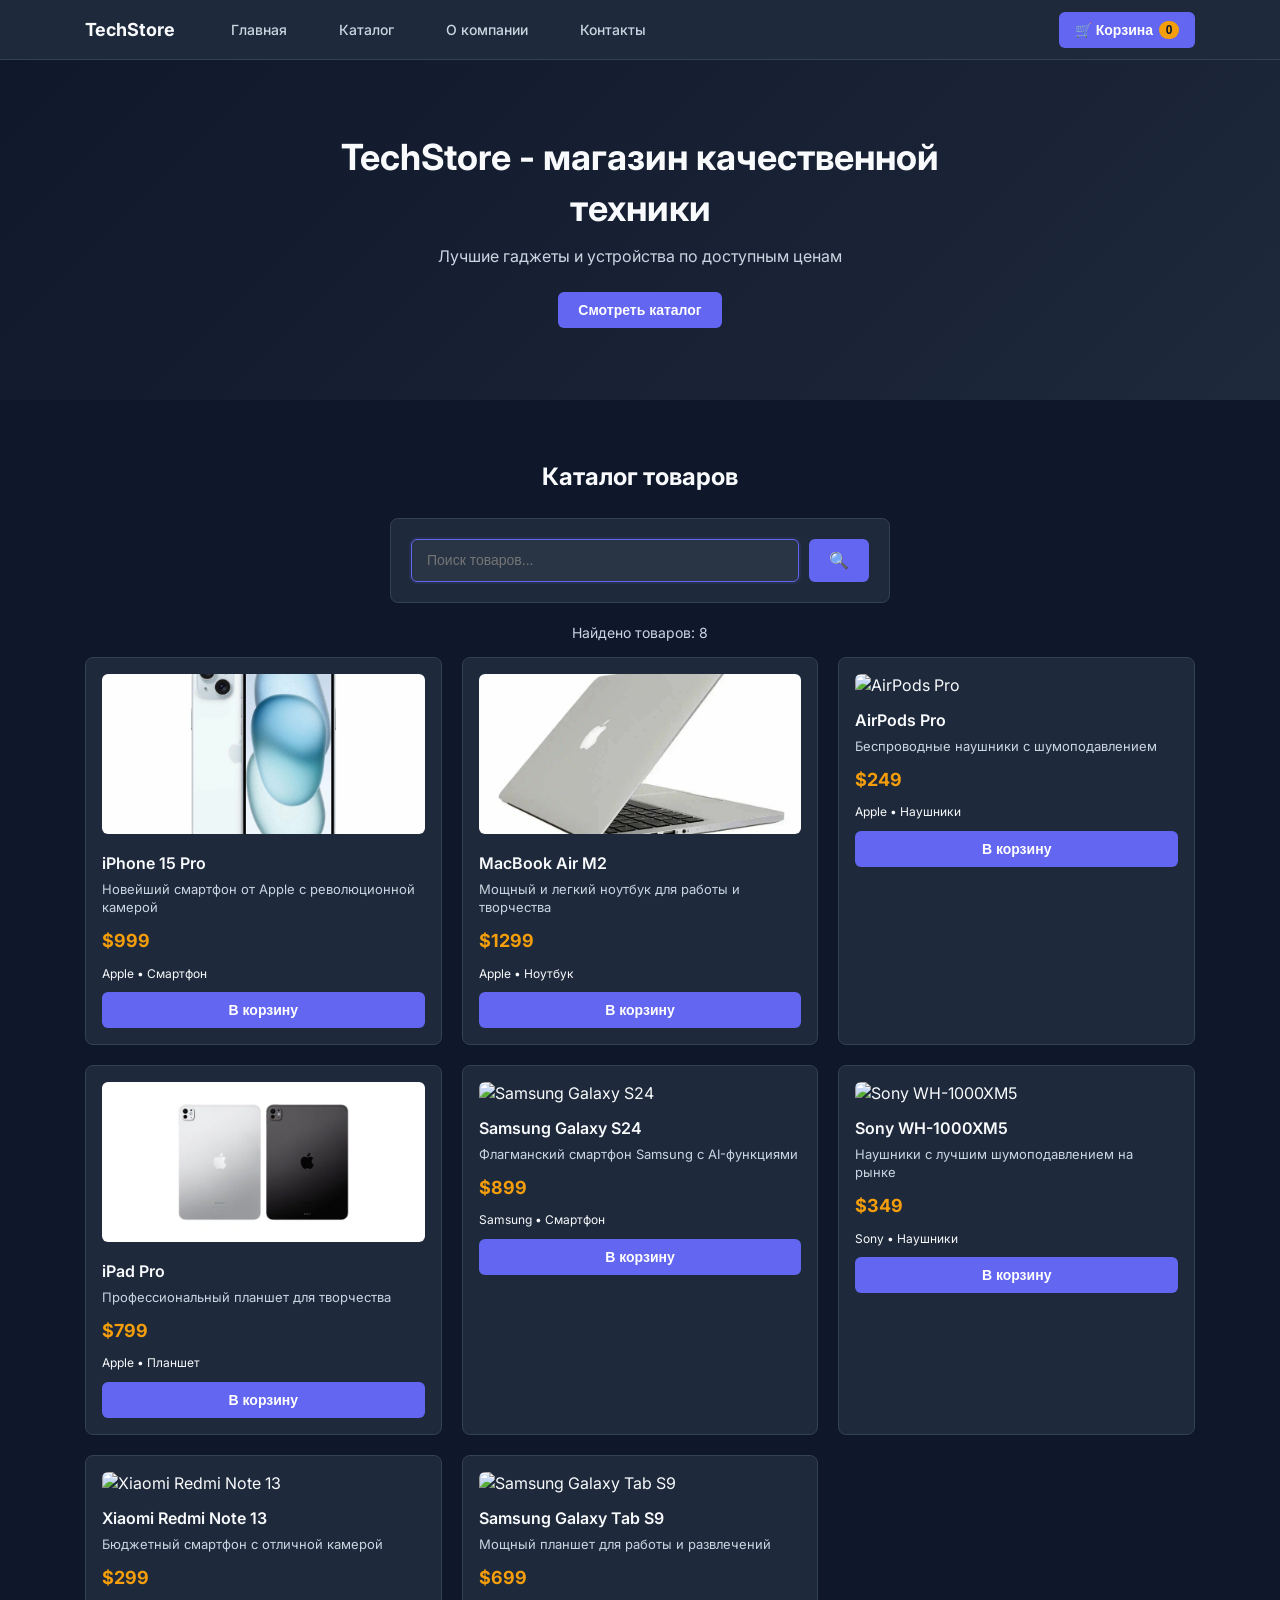
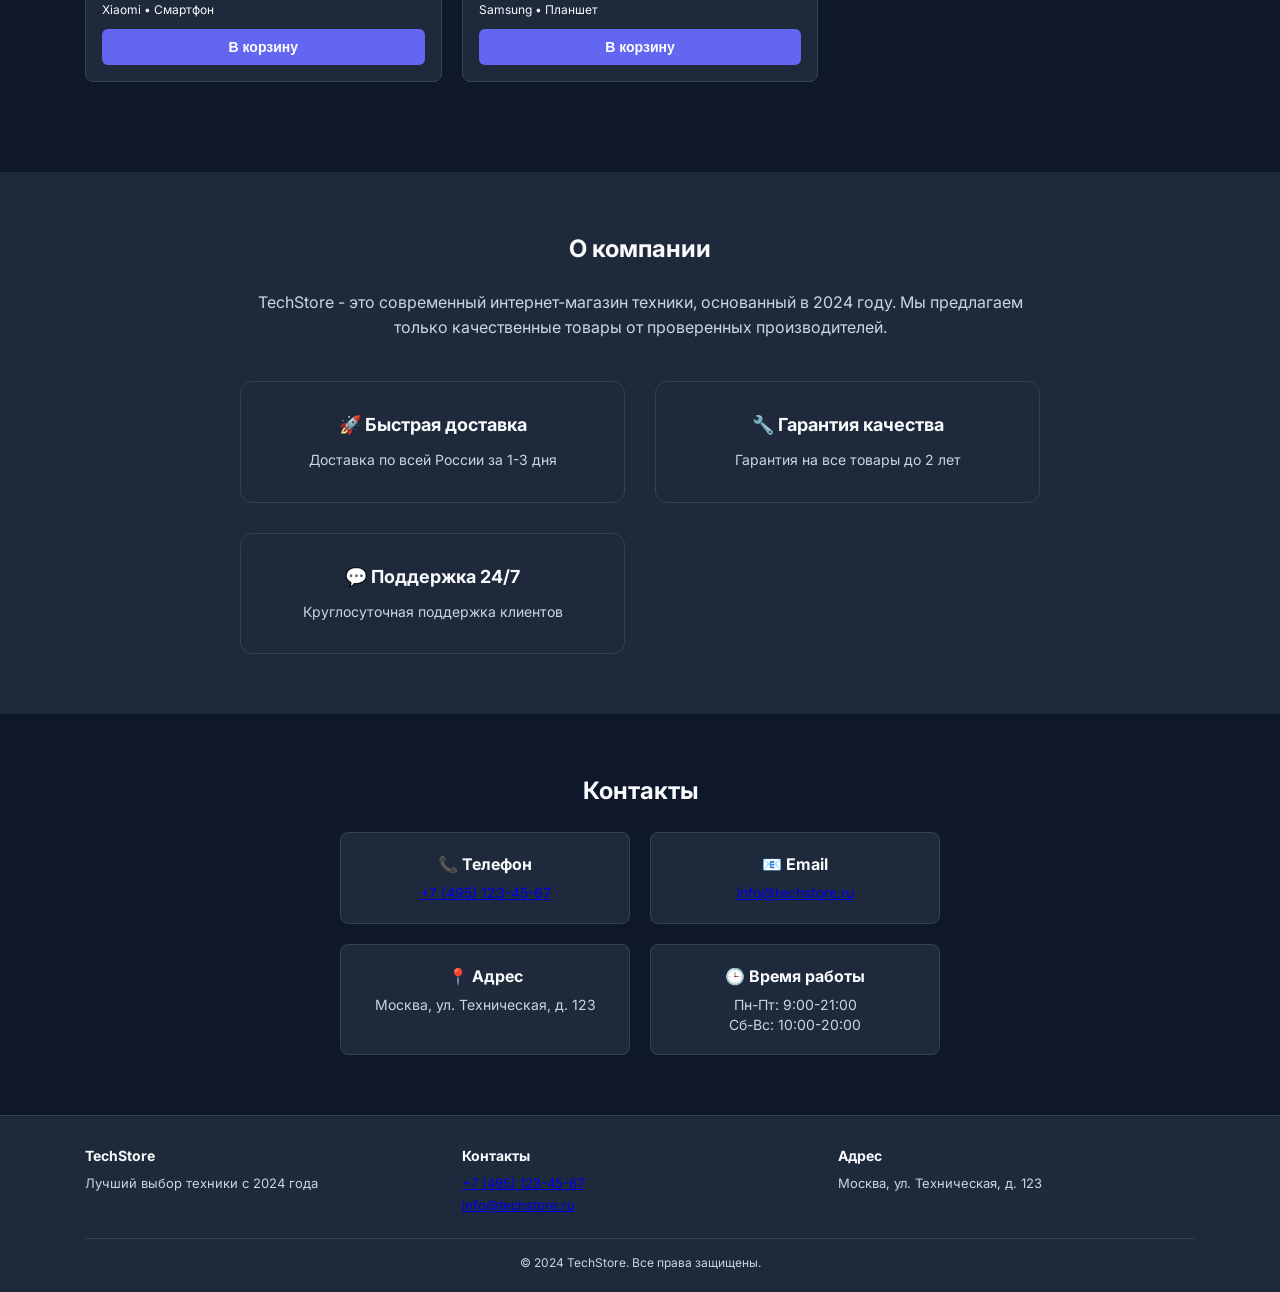
==== commit aae9d437: "Update index.html" ====
--- a/index.html
+++ b/index.html
@@ -8,6 +8,7 @@
     <meta name="keywords" content="техника, магазин техники, iPhone, MacBook, AirPods, Samsung, Sony, наушники, смартфоны, ноутбуки">
     <meta name="author" content="TechStore">
     <meta name="robots" content="index, follow">
+    <link rel="icon" href="favicon.ico" type="img/favicon.webp">
     
     <!-- Open Graph -->
     <meta property="og:title" content="TechStore - Интернет-магазин техники">
@@ -237,3 +238,4 @@
     <script src="js/validation.js"></script>
 </body>
 </html>
+
--- a/css/style.css
+++ b/css/style.css
@@ -1,739 +1 @@
-/* Современный CSS Reset */
-:root {
-    /* Цвета */
-    --primary: #6366f1;
-    --primary-dark: #4f46e5;
-    --accent: #f59e0b;
-    --bg-primary: #0f172a;
-    --bg-secondary: #1e293b;
-    --bg-card: #1e293b;
-    --text-primary: #f8fafc;
-    --text-secondary: #cbd5e1;
-    --border: #334155;
-    --shadow: 0 4px 12px rgba(0, 0, 0, 0.3);
-}
-
-* {
-    margin: 0;
-    padding: 0;
-    box-sizing: border-box;
-}
-
-body {
-    font-family: 'Inter', sans-serif;
-    background: var(--bg-primary);
-    color: var(--text-primary);
-    line-height: 1.4;
-}
-
-/* Контейнер */
-.container {
-    max-width: 1200px;
-    margin: 0 auto;
-    padding: 0 15px;
-}
-
-/* Хедер - центрированный */
-.header {
-    background: var(--bg-secondary);
-    border-bottom: 1px solid var(--border);
-    position: fixed;
-    top: 0;
-    left: 0;
-    right: 0;
-    z-index: 1000;
-    padding: 12px 0;
-    height: 60px;
-}
-
-.header-content {
-    display: grid;
-    grid-template-columns: auto 1fr auto;
-    align-items: center;
-    gap: 40px;
-    height: 36px;
-}
-
-.logo {
-    display: flex;
-    align-items: center;
-    gap: 8px;
-    height: 100%;
-}
-
-.logo-icon {
-    width: 32px;
-    height: 32px;
-    background: var(--primary);
-    border-radius: 8px;
-    display: flex;
-    align-items: center;
-    justify-content: center;
-    font-weight: 700;
-    color: white;
-    font-size: 14px;
-}
-
-.logo h1 {
-    font-size: 18px;
-    font-weight: 700;
-    color: var(--text-primary);
-}
-
-/* Навигация - по центру вертикально */
-.nav {
-    height: 100%;
-    display: flex;
-    align-items: center;
-}
-
-.nav-list {
-    display: flex;
-    list-style: none;
-    gap: 20px;
-    align-items: center;
-    justify-content: center;
-    height: 100%;
-    margin: 0;
-    padding: 0;
-}
-
-.nav-list li {
-    height: 100%;
-    display: flex;
-    align-items: center;
-}
-
-.nav-list a {
-    text-decoration: none;
-    color: var(--text-secondary);
-    font-size: 14px;
-    font-weight: 500;
-    padding: 8px 16px;
-    border-radius: 6px;
-    transition: all 0.2s;
-    white-space: nowrap;
-    display: flex;
-    align-items: center;
-    height: 100%;
-    line-height: 1;
-}
-
-.nav-list a:hover,
-.nav-list a.active {
-    color: var(--text-primary);
-    background: rgba(255, 255, 255, 0.05);
-}
-
-.nav-list a.active {
-    color: var(--primary);
-}
-
-/* Кнопка корзины - по центру вертикально */
-.cart-btn {
-    background: var(--primary);
-    color: white;
-    border: none;
-    padding: 8px 16px;
-    border-radius: 6px;
-    font-size: 14px;
-    font-weight: 600;
-    cursor: pointer;
-    display: flex;
-    align-items: center;
-    gap: 6px;
-    transition: all 0.2s;
-    height: 36px;
-    line-height: 1;
-}
-
-.cart-btn:hover {
-    background: var(--primary-dark);
-    transform: translateY(-1px);
-}
-
-.cart-count {
-    background: var(--accent);
-    color: var(--bg-primary);
-    border-radius: 10px;
-    padding: 2px 6px;
-    font-size: 12px;
-    font-weight: 700;
-    min-width: 20px;
-    height: 18px;
-    display: flex;
-    align-items: center;
-    justify-content: center;
-    line-height: 1;
-}
-
-/* Герой секция - компактная */
-.hero {
-    min-height: 400px;
-    display: flex;
-    align-items: center;
-    padding: 100px 0 40px;
-    background: linear-gradient(135deg, var(--bg-primary) 0%, var(--bg-secondary) 100%);
-}
-
-.hero-content {
-    text-align: center;
-    max-width: 600px;
-    margin: 0 auto;
-}
-
-.hero-title {
-    font-size: 36px;
-    font-weight: 700;
-    margin-bottom: 12px;
-    color: var(--text-primary);
-}
-
-.hero-subtitle {
-    font-size: 16px;
-    color: var(--text-secondary);
-    margin-bottom: 24px;
-}
-
-/* Кнопки */
-.btn {
-    padding: 10px 20px;
-    border: none;
-    border-radius: 6px;
-    font-size: 14px;
-    font-weight: 600;
-    cursor: pointer;
-    text-decoration: none;
-    display: inline-flex;
-    align-items: center;
-    gap: 6px;
-    transition: all 0.2s;
-}
-
-.btn-primary {
-    background: var(--primary);
-    color: white;
-}
-
-.btn-primary:hover {
-    background: var(--primary-dark);
-    transform: translateY(-1px);
-}
-
-.btn-secondary {
-    background: rgba(255, 255, 255, 0.1);
-    color: var(--text-primary);
-    border: 1px solid var(--border);
-}
-
-.btn-secondary:hover {
-    background: rgba(255, 255, 255, 0.15);
-}
-
-.btn-order {
-    background: var(--accent);
-    color: var(--bg-primary);
-    font-weight: 700;
-}
-
-.btn-order:hover {
-    background: #e58e0b;
-}
-
-/* Каталог */
-.catalog {
-    padding: 60px 0;
-}
-
-.section-title {
-    text-align: center;
-    font-size: 24px;
-    font-weight: 700;
-    margin-bottom: 24px;
-    color: var(--text-primary);
-}
-
-/* Сетка товаров */
-.products-grid {
-    display: grid;
-    grid-template-columns: repeat(auto-fit, minmax(280px, 1fr));
-    gap: 20px;
-    margin-bottom: 30px;
-}
-
-/* Карточки товаров */
-.product-card {
-    background: var(--bg-card);
-    border: 1px solid var(--border);
-    border-radius: 8px;
-    padding: 16px;
-    transition: all 0.2s;
-}
-
-.product-card:hover {
-    transform: translateY(-2px);
-    box-shadow: var(--shadow);
-    border-color: var(--primary);
-}
-
-.product-card img {
-    width: 100%;
-    height: 160px;
-    object-fit: cover;
-    border-radius: 6px;
-    margin-bottom: 12px;
-}
-
-.product-card h3 {
-    font-size: 16px;
-    font-weight: 600;
-    margin-bottom: 6px;
-    color: var(--text-primary);
-}
-
-.product-card .description {
-    font-size: 13px;
-    color: var(--text-secondary);
-    margin-bottom: 12px;
-    line-height: 1.4;
-}
-
-.product-card .price {
-    font-size: 18px;
-    font-weight: 700;
-    color: var(--accent);
-    margin-bottom: 12px;
-}
-
-.product-card .btn {
-    width: 100%;
-    justify-content: center;
-}
-
-/* Секция "О компании" */
-.about {
-    padding: 60px 0;
-    background: var(--bg-secondary);
-}
-
-.about-content {
-    max-width: 800px;
-    margin: 0 auto;
-    text-align: center;
-}
-
-.about-content p {
-    font-size: 16px;
-    color: var(--text-secondary);
-    margin-bottom: 40px;
-    line-height: 1.6;
-}
-
-.features {
-    display: grid;
-    grid-template-columns: repeat(auto-fit, minmax(250px, 1fr));
-    gap: 30px;
-    margin-top: 40px;
-}
-
-.feature {
-    background: var(--bg-card);
-    padding: 30px 20px;
-    border-radius: 12px;
-    border: 1px solid var(--border);
-    transition: all 0.3s ease;
-}
-
-.feature:hover {
-    transform: translateY(-5px);
-    box-shadow: var(--shadow);
-}
-
-.feature h3 {
-    font-size: 18px;
-    margin-bottom: 12px;
-    color: var(--text-primary);
-}
-
-.feature p {
-    font-size: 14px;
-    color: var(--text-secondary);
-    margin: 0;
-}
-
-/* Секция "Контакты" */
-.contacts {
-    padding: 60px 0;
-    background: var(--bg-primary);
-}
-
-.contacts-content {
-    max-width: 600px;
-    margin: 0 auto;
-}
-
-.contact-info {
-    display: grid;
-    grid-template-columns: repeat(auto-fit, minmax(250px, 1fr));
-    gap: 20px;
-}
-
-.contact-item {
-    background: var(--bg-card);
-    padding: 20px;
-    border-radius: 8px;
-    border: 1px solid var(--border);
-    text-align: center;
-}
-
-.contact-item h3 {
-    font-size: 16px;
-    margin-bottom: 8px;
-    color: var(--text-primary);
-}
-
-.contact-item p {
-    font-size: 14px;
-    color: var(--text-secondary);
-    margin: 0;
-}
-
-/* Боковая панель корзины */
-.cart-sidebar {
-    position: fixed;
-    top: 0;
-    right: -400px;
-    width: 400px;
-    height: 100vh;
-    background: var(--bg-secondary);
-    border-left: 1px solid var(--border);
-    z-index: 1001;
-    transition: right 0.3s;
-    display: flex;
-    flex-direction: column;
-}
-
-.cart-sidebar.active {
-    right: 0;
-}
-
-.cart-header {
-    display: flex;
-    justify-content: space-between;
-    align-items: center;
-    padding: 16px;
-    border-bottom: 1px solid var(--border);
-}
-
-.cart-header h3 {
-    font-size: 18px;
-    font-weight: 600;
-}
-
-.close-cart {
-    background: none;
-    border: none;
-    font-size: 20px;
-    cursor: pointer;
-    color: var(--text-secondary);
-    width: 30px;
-    height: 30px;
-    border-radius: 50%;
-    display: flex;
-    align-items: center;
-    justify-content: center;
-}
-
-.close-cart:hover {
-    background: rgba(255, 255, 255, 0.1);
-}
-
-.cart-content {
-    flex: 1;
-    padding: 16px;
-    display: flex;
-    flex-direction: column;
-}
-
-.cart-items {
-    flex: 1;
-    overflow-y: auto;
-}
-
-.cart-item {
-    display: flex;
-    justify-content: space-between;
-    align-items: center;
-    padding: 12px 0;
-    border-bottom: 1px solid var(--border);
-}
-
-.item-info strong {
-    display: block;
-    font-size: 14px;
-    margin-bottom: 2px;
-}
-
-.item-info div {
-    font-size: 14px;
-    color: var(--accent);
-    font-weight: 600;
-}
-
-.cart-total {
-    padding: 16px 0;
-    border-top: 1px solid var(--border);
-    font-size: 16px;
-    font-weight: 600;
-    display: flex;
-    justify-content: space-between;
-}
-
-/* Формы */
-.form {
-    max-width: 400px;
-    margin: 0 auto;
-    background: var(--bg-card);
-    padding: 20px;
-    border-radius: 8px;
-    border: 1px solid var(--border);
-}
-
-.form-group {
-    margin-bottom: 16px;
-}
-
-.form-group label {
-    display: block;
-    font-size: 14px;
-    font-weight: 500;
-    margin-bottom: 4px;
-    color: var(--text-primary);
-}
-
-.form-group input,
-.form-group textarea {
-    width: 100%;
-    padding: 8px 12px;
-    background: rgba(255, 255, 255, 0.05);
-    border: 1px solid var(--border);
-    border-radius: 4px;
-    font-size: 14px;
-    color: var(--text-primary);
-}
-
-.form-group input:focus,
-.form-group textarea:focus {
-    outline: none;
-    border-color: var(--primary);
-}
-
-.form-actions {
-    display: flex;
-    gap: 10px;
-    justify-content: flex-end;
-}
-
-.order-form {
-    padding: 60px 0;
-    background: var(--bg-secondary);
-}
-
-/* Футер */
-.footer {
-    background: var(--bg-secondary);
-    border-top: 1px solid var(--border);
-    padding: 30px 0 20px;
-}
-
-.footer-content {
-    display: grid;
-    grid-template-columns: repeat(auto-fit, minmax(200px, 1fr));
-    gap: 20px;
-    margin-bottom: 20px;
-}
-
-.footer-section h3,
-.footer-section h4 {
-    font-size: 14px;
-    margin-bottom: 8px;
-    color: var(--text-primary);
-}
-
-.footer-section p {
-    font-size: 13px;
-    color: var(--text-secondary);
-    margin-bottom: 4px;
-}
-
-.footer-bottom {
-    text-align: center;
-    padding-top: 16px;
-    border-top: 1px solid var(--border);
-    font-size: 12px;
-    color: var(--text-secondary);
-}
-
-/* Оверлей */
-.overlay {
-    position: fixed;
-    top: 0;
-    left: 0;
-    width: 100%;
-    height: 100%;
-    background: rgba(0, 0, 0, 0.5);
-    z-index: 1000;
-    display: none;
-}
-
-.overlay.active {
-    display: block;
-}
-
-/* Плавная прокрутка */
-html {
-    scroll-behavior: smooth;
-}
-
-/* Утилиты */
-.text-center {
-    text-align: center;
-}
-
-.mb-16 {
-    margin-bottom: 16px;
-}
-
-.mb-20 {
-    margin-bottom: 20px;
-}
-
-/* Контейнер поиска */
-.search-container {
-    background: var(--bg-card);
-    padding: 20px;
-    border-radius: 8px;
-    border: 1px solid var(--border);
-    margin-bottom: 20px;
-    max-width: 500px;
-    margin-left: auto;
-    margin-right: auto;
-}
-
-.search-box {
-    display: flex;
-    gap: 10px;
-    position: relative;
-}
-
-.search-input {
-    flex: 1;
-    padding: 12px 15px;
-    background: rgba(255, 255, 255, 0.05);
-    border: 1px solid var(--border);
-    border-radius: 6px;
-    color: var(--text-primary);
-    font-size: 14px;
-    transition: all 0.2s;
-}
-
-.search-input:focus {
-    outline: none;
-    border-color: var(--primary);
-    box-shadow: 0 0 0 2px rgba(99, 102, 241, 0.1);
-}
-
-.search-btn {
-    background: var(--primary);
-    border: none;
-    border-radius: 6px;
-    padding: 12px 20px;
-    cursor: pointer;
-    color: white;
-    transition: all 0.2s;
-    font-size: 16px;
-}
-
-.search-btn:hover {
-    background: var(--primary-dark);
-    transform: translateY(-1px);
-}
-
-.search-clear {
-    position: absolute;
-    right: 70px;
-    top: 50%;
-    transform: translateY(-50%);
-    background: none;
-    border: none;
-    color: var(--text-secondary);
-    cursor: pointer;
-    padding: 5px;
-    font-size: 16px;
-}
-
-.search-clear:hover {
-    color: var(--text-primary);
-}
-
-.search-stats {
-    font-size: 14px;
-    color: var(--text-secondary);
-    margin-bottom: 15px;
-    text-align: center;
-}
-
-/* Сообщение "нет результатов" */
-.no-results {
-    grid-column: 1 / -1;
-    text-align: center;
-    padding: 40px;
-    color: var(--text-secondary);
-}
-
-.no-results h3 {
-    margin-bottom: 10px;
-    color: var(--text-secondary);
-}
-
-.no-results p {
-    color: var(--text-muted);
-    margin-bottom: 20px;
-}
-
-/* Подсветка найденного текста */
-.highlight {
-    background-color: rgba(245, 158, 11, 0.2);
-    padding: 2px 4px;
-    border-radius: 3px;
-}
-
-/* Адаптивность */
-@media (max-width: 768px) {
-    .search-container {
-        padding: 15px;
-        margin: 0 10px 20px 10px;
-    }
-    
-    .search-input {
-        padding: 10px 12px;
-    }
-    
-    .search-btn {
-        padding: 10px 15px;
-    }
-}
-
-@media (max-width: 480px) {
-    .search-container {
-        padding: 12px;
-    }
-    
-    .search-box {
-        gap: 8px;
-    }
-    
-    .search-clear {
-        right: 60px;
-    }
-}+.logo h1,body{color:var(--text-primary)}.btn,.nav-list a{text-decoration:none}.cart-sidebar.active,.header{right:0}.header,.overlay{position:fixed;top:0;left:0}.about-content,.contact-item,.empty-cart,.footer-bottom,.hero-content,.no-results,.search-stats,.section-title,.text-center{text-align:center}:root{--primary:#6366f1;--primary-dark:#4f46e5;--accent:#f59e0b;--bg-primary:#0f172a;--bg-secondary:#1e293b;--bg-card:#1e293b;--text-primary:#f8fafc;--text-secondary:#cbd5e1;--border:#334155;--shadow:0 4px 12px rgba(0, 0, 0, 0.3)}*{margin:0;padding:0;box-sizing:border-box}body{font-family:Inter,sans-serif;background:var(--bg-primary);line-height:1.4}.container{max-width:1200px;margin:0 auto;padding:0 15px}.header{background:var(--bg-secondary);border-bottom:1px solid var(--border);z-index:1000;padding:12px 0;height:60px}.cart-btn,.logo-icon{background:var(--primary);color:#fff}.header-content{display:grid;grid-template-columns:auto 1fr auto;align-items:center;gap:40px;height:36px}.logo,.logo-icon{display:flex;align-items:center}.logo{gap:8px;height:100%}.logo-icon{width:32px;height:32px;border-radius:8px;justify-content:center;font-weight:700;font-size:14px}.nav,.nav-list,.nav-list li{display:flex;align-items:center;height:100%}.logo h1{font-size:18px;font-weight:700}.nav-list{list-style:none;gap:20px;justify-content:center;margin:0;padding:0}.btn,.cart-btn{gap:6px;cursor:pointer}.cart-btn,.nav-list a{padding:8px 16px;font-size:14px;display:flex;align-items:center;line-height:1;transition:.2s}.nav-list a{color:var(--text-secondary);font-weight:500;border-radius:6px;white-space:nowrap;height:100%}.nav-list a.active,.nav-list a:hover{color:var(--text-primary);background:rgba(255,255,255,.05)}.nav-list a.active{color:var(--primary)}.cart-btn{border:none;border-radius:6px;font-weight:600;height:36px}.cart-count,.hero{align-items:center;display:flex}.btn-primary:hover,.cart-btn:hover,.search-btn:hover{background:var(--primary-dark);transform:translateY(-1px)}.cart-count{background:var(--accent);color:var(--bg-primary);border-radius:10px;padding:2px 6px;font-size:12px;font-weight:700;min-width:20px;height:18px;justify-content:center;line-height:1}.hero{min-height:400px;padding:100px 0 40px;background:linear-gradient(135deg,var(--bg-primary) 0,var(--bg-secondary) 100%)}.hero-content{max-width:600px;margin:0 auto}.hero-title{font-size:36px;font-weight:700;margin-bottom:12px;color:var(--text-primary)}.hero-subtitle{font-size:16px;color:var(--text-secondary);margin-bottom:24px}.btn{padding:10px 20px;border:none;border-radius:6px;font-size:14px;font-weight:600;display:inline-flex;align-items:center;transition:.2s}.btn-secondary,.product-card{border:1px solid var(--border)}.btn-primary{background:var(--primary);color:#fff}.btn-secondary{background:rgba(255,255,255,.1);color:var(--text-primary)}.btn-secondary:hover{background:rgba(255,255,255,.15)}.btn-order{background:var(--accent);color:var(--bg-primary);font-weight:700}.btn-order:hover{background:#e58e0b}.catalog{padding:60px 0}.section-title{font-size:24px;font-weight:700;margin-bottom:24px;color:var(--text-primary)}.products-grid{display:grid;grid-template-columns:repeat(auto-fit,minmax(280px,1fr));gap:20px;margin-bottom:30px}.contact-info,.features{display:grid;grid-template-columns:repeat(auto-fit,minmax(250px,1fr))}.product-card{background:var(--bg-card);border-radius:8px;padding:16px;transition:.2s}.product-card:hover{transform:translateY(-2px);box-shadow:var(--shadow);border-color:var(--primary)}.product-card img{width:100%;height:160px;object-fit:cover;border-radius:6px;margin-bottom:12px}.product-card h3{font-size:16px;font-weight:600;margin-bottom:6px;color:var(--text-primary)}.product-card .description{font-size:13px;color:var(--text-secondary);margin-bottom:12px;line-height:1.4}.product-card .price{font-size:18px;font-weight:700;color:var(--accent);margin-bottom:12px}.product-card .btn{width:100%;justify-content:center}.about,.order-form{padding:60px 0;background:var(--bg-secondary)}.about-content{max-width:800px;margin:0 auto}.about-content p{font-size:16px;color:var(--text-secondary);margin-bottom:40px;line-height:1.6}.features{gap:30px;margin-top:40px}.feature{background:var(--bg-card);padding:30px 20px;border-radius:12px;border:1px solid var(--border);transition:.3s}.feature:hover{transform:translateY(-5px);box-shadow:var(--shadow)}.feature h3{font-size:18px;margin-bottom:12px;color:var(--text-primary)}.contact-item p,.feature p{font-size:14px;color:var(--text-secondary);margin:0}.contacts{padding:60px 0;background:var(--bg-primary)}.contacts-content{max-width:600px;margin:0 auto}.contact-info{gap:20px}.contact-item{background:var(--bg-card);padding:20px;border-radius:8px;border:1px solid var(--border)}.contact-item h3{font-size:16px;margin-bottom:8px;color:var(--text-primary)}.cart-sidebar{position:fixed;top:0;right:-400px;width:400px;height:100vh;background:var(--bg-secondary);border-left:1px solid var(--border);z-index:1001;transition:right .3s;display:flex;flex-direction:column}.cart-header,.cart-item{justify-content:space-between;display:flex}.cart-header{align-items:center;padding:16px;border-bottom:1px solid var(--border)}.cart-header h3{font-size:18px;font-weight:600}.close-cart{background:0 0;border:none;font-size:20px;cursor:pointer;color:var(--text-secondary);width:30px;height:30px;border-radius:50%;display:flex;align-items:center;justify-content:center}.close-cart:hover{background:rgba(255,255,255,.1)}.cart-content{flex:1;padding:16px;display:flex;flex-direction:column}.cart-items{flex:1;overflow-y:auto}.cart-item{align-items:center;padding:12px 0;border-bottom:1px solid var(--border)}.item-info strong{display:block;font-size:14px;margin-bottom:2px}.item-info div{font-size:14px;color:var(--accent);font-weight:600}.cart-total{padding:16px 0;border-top:1px solid var(--border);font-size:16px;font-weight:600;display:flex;justify-content:space-between}.form{max-width:400px;margin:0 auto;background:var(--bg-card);padding:20px;border-radius:8px;border:1px solid var(--border)}.form-group,.mb-16{margin-bottom:16px}.footer-content,.mb-20,.search-container{margin-bottom:20px}.form-group label{display:block;font-size:14px;font-weight:500;margin-bottom:4px;color:var(--text-primary)}.form-group input,.form-group textarea{width:100%;padding:8px 12px;background:rgba(255,255,255,.05);border:1px solid var(--border);border-radius:4px;font-size:14px;color:var(--text-primary)}.form-group input:focus,.form-group textarea:focus{outline:0;border-color:var(--primary)}.footer,.footer-bottom{border-top:1px solid var(--border)}.form-actions{display:flex;gap:10px;justify-content:flex-end}.footer{background:var(--bg-secondary);padding:30px 0 20px}.footer-content{display:grid;grid-template-columns:repeat(auto-fit,minmax(200px,1fr));gap:20px}.footer-section h3,.footer-section h4{font-size:14px;margin-bottom:8px;color:var(--text-primary)}.footer-section p{font-size:13px;color:var(--text-secondary);margin-bottom:4px}.footer-bottom{padding-top:16px;font-size:12px;color:var(--text-secondary)}.search-clear:hover,.search-input{color:var(--text-primary)}.overlay{width:100%;height:100%;background:rgba(0,0,0,.5);z-index:1000;display:none}.overlay.active{display:block}html{scroll-behavior:smooth}.search-container{background:var(--bg-card);padding:20px;border-radius:8px;border:1px solid var(--border);max-width:500px;margin-left:auto;margin-right:auto}.search-box{display:flex;gap:10px;position:relative}.search-input{flex:1;padding:12px 15px;background:rgba(255,255,255,.05);border:1px solid var(--border);border-radius:6px;font-size:14px;transition:.2s}.search-btn,.search-clear{cursor:pointer;font-size:16px}.search-input:focus{outline:0;border-color:var(--primary);box-shadow:0 0 0 2px rgba(99,102,241,.1)}.search-btn{background:var(--primary);border:none;border-radius:6px;padding:12px 20px;color:#fff;transition:.2s}.empty-cart,.no-results,.no-results h3,.search-clear,.search-stats{color:var(--text-secondary)}.search-clear{position:absolute;right:70px;top:50%;transform:translateY(-50%);background:0 0;border:none;padding:5px}.search-stats{font-size:14px;margin-bottom:15px}.no-results{grid-column:1/-1;padding:40px}.no-results h3{margin-bottom:10px}.no-results p{color:var(--text-muted);margin-bottom:20px}.highlight{background-color:rgba(245,158,11,.2);padding:2px 4px;border-radius:3px}.sr-only{position:absolute;width:1px;height:1px;padding:0;margin:-1px;overflow:hidden;clip:rect(0,0,0,0);white-space:nowrap;border:0}a:focus,button:focus,input:focus,select:focus,textarea:focus{outline:2px solid var(--primary);outline-offset:2px}@media (prefers-reduced-motion:reduce){*{animation-duration:0s!important;animation-iteration-count:1!important;transition-duration:0s!important}}@media (prefers-contrast:high){:root{--primary:#0000ff;--accent:#ff0000;--bg-primary:#ffffff;--bg-secondary:#f0f0f0;--text-primary:#000000;--text-secondary:#333333;--border:#000000}.btn,.product-card{border:2px solid var(--border)}}@media (prefers-contrast:high) or (prefers-reduced-motion:reduce){body{font-size:18px}}[aria-hidden=true]{display:none}@keyframes slideInRight{from{opacity:0;transform:translateX(100%)}to{opacity:1;transform:translateX(0)}}@keyframes slideOutRight{from{opacity:1;transform:translateX(0)}to{opacity:0;transform:translateX(100%)}}.empty-cart{padding:20px 0}@media (max-width:768px){.search-container{padding:15px;margin:0 10px 20px}.search-input{padding:10px 12px}.search-btn{padding:10px 15px}.cart-sidebar{width:100%;right:-100%}.cart-item{flex-direction:column;align-items:flex-start;gap:10px}.cart-item .btn{width:100%}}@media (max-width:480px){.search-container{padding:12px}.search-box{gap:8px}.search-clear{right:60px}.cart-notification{right:10px!important;left:10px!important;max-width:none!important}}
--- a/css/responsive.css
+++ b/css/responsive.css
@@ -1,442 +1 @@
-/* Адаптивность для мобильных */
-@media (max-width: 768px) {
-    .container {
-        padding: 0 10px;
-    }
-    
-    /* Хедер */
-    .header {
-        height: auto;
-        padding: 8px 0;
-    }
-    
-    .header-content {
-        grid-template-columns: 1fr;
-        gap: 8px;
-        height: auto;
-        text-align: center;
-    }
-    
-    .logo {
-        justify-content: center;
-        order: 1;
-    }
-    
-    .nav {
-        order: 3;
-        width: 100%;
-        height: auto;
-        margin-top: 8px;
-    }
-    
-    .nav-list {
-        flex-wrap: wrap;
-        gap: 4px;
-        height: auto;
-        justify-content: center;
-    }
-    
-    .nav-list li {
-        height: auto;
-    }
-    
-    .nav-list a {
-        height: auto;
-        padding: 6px 10px;
-        font-size: 12px;
-    }
-    
-    .cart-btn {
-        order: 2;
-        justify-self: center;
-        height: 32px;
-        padding: 6px 12px;
-        font-size: 13px;
-        margin: 5px 0;
-    }
-    
-    /* Герой */
-    .hero {
-        min-height: 300px;
-        padding: 90px 0 30px;
-    }
-    
-    .hero-title {
-        font-size: 22px;
-        margin-bottom: 8px;
-        line-height: 1.2;
-    }
-    
-    .hero-subtitle {
-        font-size: 14px;
-        margin-bottom: 16px;
-        line-height: 1.4;
-    }
-    
-    .section-title {
-        font-size: 20px;
-        margin-bottom: 16px;
-    }
-    
-    /* Поиск */
-    .search-container {
-        padding: 12px;
-        margin: 0 0 15px 0;
-        max-width: none;
-    }
-    
-    .search-box {
-        gap: 6px;
-    }
-    
-    .search-input {
-        padding: 10px 12px;
-        font-size: 14px;
-    }
-    
-    .search-btn {
-        padding: 10px 14px;
-        font-size: 14px;
-        min-width: 50px;
-    }
-    
-    .search-clear {
-        right: 55px;
-        font-size: 14px;
-    }
-    
-    /* Товары */
-    .products-grid {
-        grid-template-columns: 1fr;
-        gap: 12px;
-        margin-bottom: 20px;
-    }
-    
-    .product-card {
-        padding: 12px;
-        margin: 0 2px;
-    }
-    
-    .product-card img {
-        height: 140px;
-    }
-    
-    .product-card h3 {
-        font-size: 15px;
-    }
-    
-    .product-card .description {
-        font-size: 12px;
-    }
-    
-    .product-card .price {
-        font-size: 16px;
-    }
-    
-    /* О компании */
-    .about {
-        padding: 40px 0;
-    }
-    
-    .about-content p {
-        font-size: 14px;
-        margin-bottom: 25px;
-        text-align: left;
-    }
-    
-    .features {
-        grid-template-columns: 1fr;
-        gap: 12px;
-        margin-top: 25px;
-    }
-    
-    .feature {
-        padding: 15px;
-        text-align: left;
-    }
-    
-    .feature h3 {
-        font-size: 15px;
-    }
-    
-    .feature p {
-        font-size: 13px;
-    }
-    
-    /* Контакты */
-    .contacts {
-        padding: 40px 0;
-    }
-    
-    .contact-info {
-        grid-template-columns: 1fr;
-        gap: 12px;
-    }
-    
-    .contact-item {
-        padding: 15px;
-        text-align: left;
-    }
-    
-    .contact-item h3 {
-        font-size: 14px;
-    }
-    
-    .contact-item p {
-        font-size: 13px;
-    }
-    
-    /* Корзина */
-    .cart-sidebar {
-        width: 100%;
-        right: -100%;
-    }
-    
-    .cart-header {
-        padding: 12px;
-    }
-    
-    .cart-content {
-        padding: 12px;
-    }
-    
-    .cart-item {
-        padding: 10px 0;
-        flex-direction: column;
-        align-items: flex-start;
-        gap: 8px;
-    }
-    
-    /* Формы */
-    .form-actions {
-        flex-direction: column;
-    }
-    
-    .btn {
-        width: 100%;
-        justify-content: center;
-        padding: 10px 16px;
-    }
-    
-    .order-form {
-        padding: 40px 0;
-    }
-    
-    .form {
-        margin: 0;
-        padding: 15px;
-    }
-    
-    /* Футер */
-    .footer {
-        padding: 25px 0 15px;
-    }
-    
-    .footer-content {
-        grid-template-columns: 1fr;
-        gap: 15px;
-        text-align: center;
-    }
-    
-    .footer-section h3,
-    .footer-section h4 {
-        font-size: 13px;
-    }
-    
-    .footer-section p {
-        font-size: 12px;
-    }
-    
-    .footer-bottom {
-        padding-top: 12px;
-        font-size: 11px;
-    }
-    
-    /* Статистика поиска */
-    .search-stats {
-        font-size: 13px;
-        margin-bottom: 12px;
-    }
-    
-    /* Нет результатов */
-    .no-results {
-        padding: 30px 15px;
-    }
-    
-    .no-results h3 {
-        font-size: 16px;
-    }
-    
-    .no-results p {
-        font-size: 13px;
-    }
-}
-
-/* Маленькие телефоны */
-@media (max-width: 480px) {
-    .container {
-        padding: 0 8px;
-    }
-    
-    .header-content {
-        gap: 6px;
-    }
-    
-    .nav-list {
-        gap: 2px;
-    }
-    
-    .nav-list a {
-        padding: 5px 8px;
-        font-size: 11px;
-    }
-    
-    .logo h1 {
-        font-size: 14px;
-    }
-    
-    .logo-icon {
-        width: 28px;
-        height: 28px;
-        font-size: 12px;
-    }
-    
-    .cart-btn {
-        padding: 5px 10px;
-        font-size: 12px;
-        height: 30px;
-    }
-    
-    .hero-title {
-        font-size: 20px;
-    }
-    
-    .hero-subtitle {
-        font-size: 13px;
-    }
-    
-    .section-title {
-        font-size: 18px;
-    }
-    
-    .search-container {
-        padding: 10px;
-    }
-    
-    .search-input {
-        padding: 8px 10px;
-        font-size: 13px;
-    }
-    
-    .search-btn {
-        padding: 8px 12px;
-        font-size: 13px;
-        min-width: 45px;
-    }
-    
-    .search-clear {
-        right: 50px;
-        font-size: 13px;
-    }
-    
-    .product-card {
-        padding: 10px;
-    }
-    
-    .product-card img {
-        height: 120px;
-    }
-    
-    .feature {
-        padding: 12px;
-    }
-    
-    .contact-item {
-        padding: 12px;
-    }
-}
-
-/* Очень маленькие телефоны */
-@media (max-width: 360px) {
-    .nav-list a {
-        font-size: 10px;
-        padding: 4px 6px;
-    }
-    
-    .hero-title {
-        font-size: 18px;
-    }
-    
-    .search-input {
-        font-size: 12px;
-    }
-    
-    .product-card h3 {
-        font-size: 14px;
-    }
-    
-    .product-card .description {
-        font-size: 11px;
-    }
-}
-
-/* Планшеты */
-@media (min-width: 769px) and (max-width: 1024px) {
-    .products-grid {
-        grid-template-columns: repeat(2, 1fr);
-        gap: 15px;
-    }
-    
-    .container {
-        padding: 0 15px;
-    }
-    
-    .hero-title {
-        font-size: 28px;
-    }
-}
-
-/* Большие экраны */
-@media (min-width: 1200px) {
-    .container {
-        max-width: 1140px;
-    }
-}
-
-/* Ориентация landscape для мобильных */
-@media (max-height: 500px) and (orientation: landscape) {
-    .hero {
-        min-height: 200px;
-        padding: 80px 0 20px;
-    }
-    
-    .header {
-        position: relative;
-    }
-}
-
-/* Поддержка касаний */
-@media (hover: none) {
-    .product-card:hover {
-        transform: none;
-    }
-    
-    .btn:hover {
-        transform: none;
-    }
-    
-    .feature:hover {
-        transform: none;
-    }
-    
-    .nav-list a:hover {
-        background: transparent;
-    }
-}
-
-/* Исправление скролла на iOS */
-@supports (-webkit-touch-callout: none) {
-    .hero {
-        min-height: -webkit-fill-available;
-    }
-}+@media (max-width:768px){.header,.nav,.nav-list,.nav-list a,.nav-list li{height:auto}.btn,.nav{width:100%}.container{padding:0 10px}.header{padding:8px 0}.header-content{grid-template-columns:1fr;gap:8px;height:auto;text-align:center}.logo{justify-content:center;order:1}.nav{order:3;margin-top:8px}.nav-list{flex-wrap:wrap;gap:4px;justify-content:center}.nav-list a{padding:6px 10px;font-size:12px}.cart-btn{order:2;justify-self:center;height:32px;padding:6px 12px;font-size:13px;margin:5px 0}.hero{min-height:300px;padding:90px 0 30px}.hero-title{font-size:22px;margin-bottom:8px;line-height:1.2}.hero-subtitle{font-size:14px;margin-bottom:16px;line-height:1.4}.section-title{font-size:20px;margin-bottom:16px}.search-container{padding:12px;margin:0 0 15px;max-width:none}.search-box{gap:6px}.contact-info,.features,.products-grid{gap:12px;grid-template-columns:1fr}.search-input{padding:10px 12px;font-size:14px}.search-btn{padding:10px 14px;font-size:14px;min-width:50px}.search-clear{right:55px;font-size:14px}.products-grid{margin-bottom:20px}.product-card{padding:12px;margin:0 2px}.product-card img{height:140px}.feature h3,.product-card h3{font-size:15px}.footer-section p,.product-card .description{font-size:12px}.no-results h3,.product-card .price{font-size:16px}.about,.contacts,.order-form{padding:40px 0}.about-content p{font-size:14px;margin-bottom:25px;text-align:left}.features{margin-top:25px}.contact-item,.feature{padding:15px;text-align:left}.contact-item p,.feature p,.footer-section h3,.footer-section h4,.no-results p{font-size:13px}.contact-item h3{font-size:14px}.cart-sidebar{width:100%;right:-100%}.cart-content,.cart-header{padding:12px}.cart-item{padding:10px 0;flex-direction:column;align-items:flex-start;gap:8px}.form-actions{flex-direction:column}.btn{justify-content:center;padding:10px 16px}.form{margin:0;padding:15px}.footer{padding:25px 0 15px}.footer-content{grid-template-columns:1fr;gap:15px;text-align:center}.footer-bottom{padding-top:12px;font-size:11px}.search-stats{font-size:13px;margin-bottom:12px}.no-results{padding:30px 15px}}@media (max-width:480px){.container{padding:0 8px}.header-content{gap:6px}.nav-list{gap:2px}.nav-list a{padding:5px 8px;font-size:11px}.logo h1{font-size:14px}.logo-icon{width:28px;height:28px;font-size:12px}.cart-btn{padding:5px 10px;font-size:12px;height:30px}.hero-title{font-size:20px}.hero-subtitle{font-size:13px}.section-title{font-size:18px}.product-card,.search-container{padding:10px}.search-input{padding:8px 10px;font-size:13px}.search-btn{padding:8px 12px;font-size:13px;min-width:45px}.search-clear{right:50px;font-size:13px}.product-card img{height:120px}.contact-item,.feature{padding:12px}}@media (max-width:360px){.nav-list a{font-size:10px;padding:4px 6px}.hero-title{font-size:18px}.search-input{font-size:12px}.product-card h3{font-size:14px}.product-card .description{font-size:11px}}@media (min-width:769px) and (max-width:1024px){.products-grid{grid-template-columns:repeat(2,1fr);gap:15px}.container{padding:0 15px}.hero-title{font-size:28px}}@media (min-width:1200px){.container{max-width:1140px}}@media (max-height:500px) and (orientation:landscape){.hero{min-height:200px;padding:80px 0 20px}.header{position:relative}}@media (hover:none){.btn:hover,.feature:hover,.product-card:hover{transform:none}.nav-list a:hover{background:0 0}}@supports (-webkit-touch-callout:none){.hero{min-height:-webkit-fill-available}}
